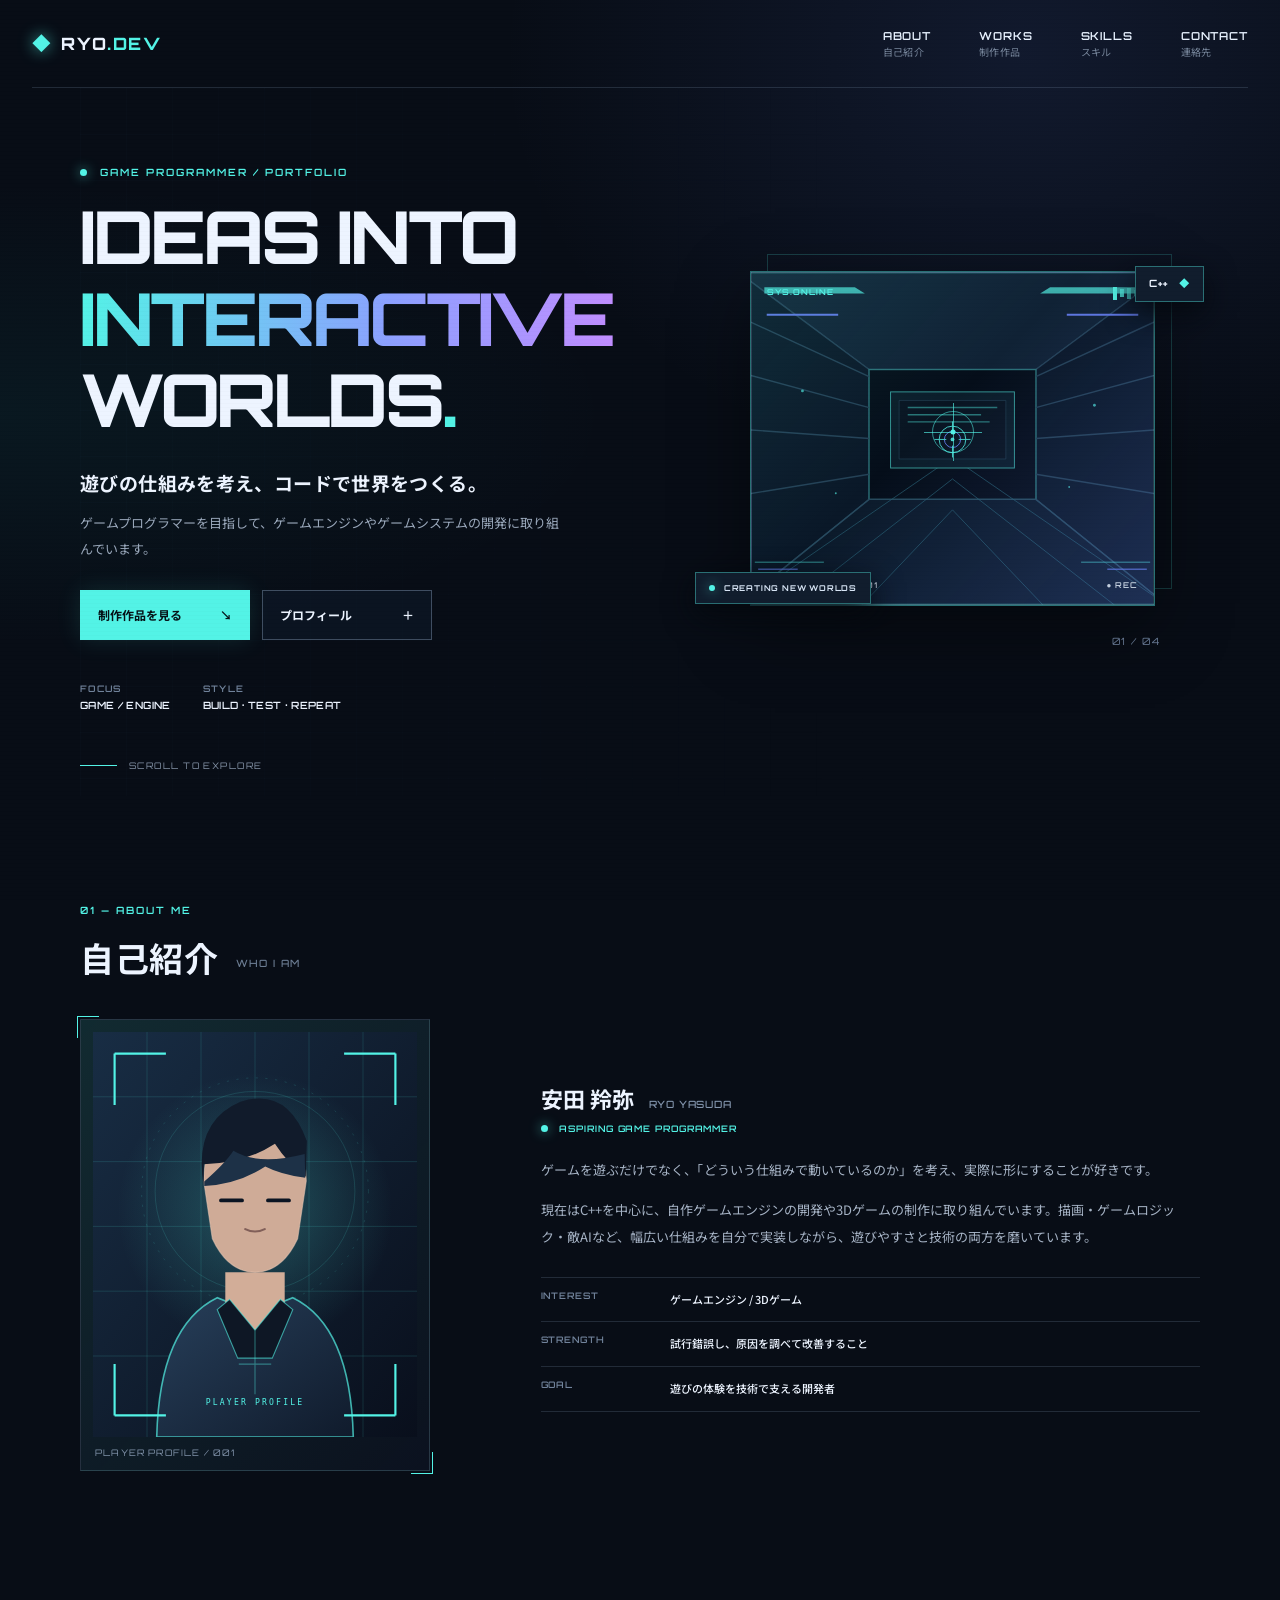
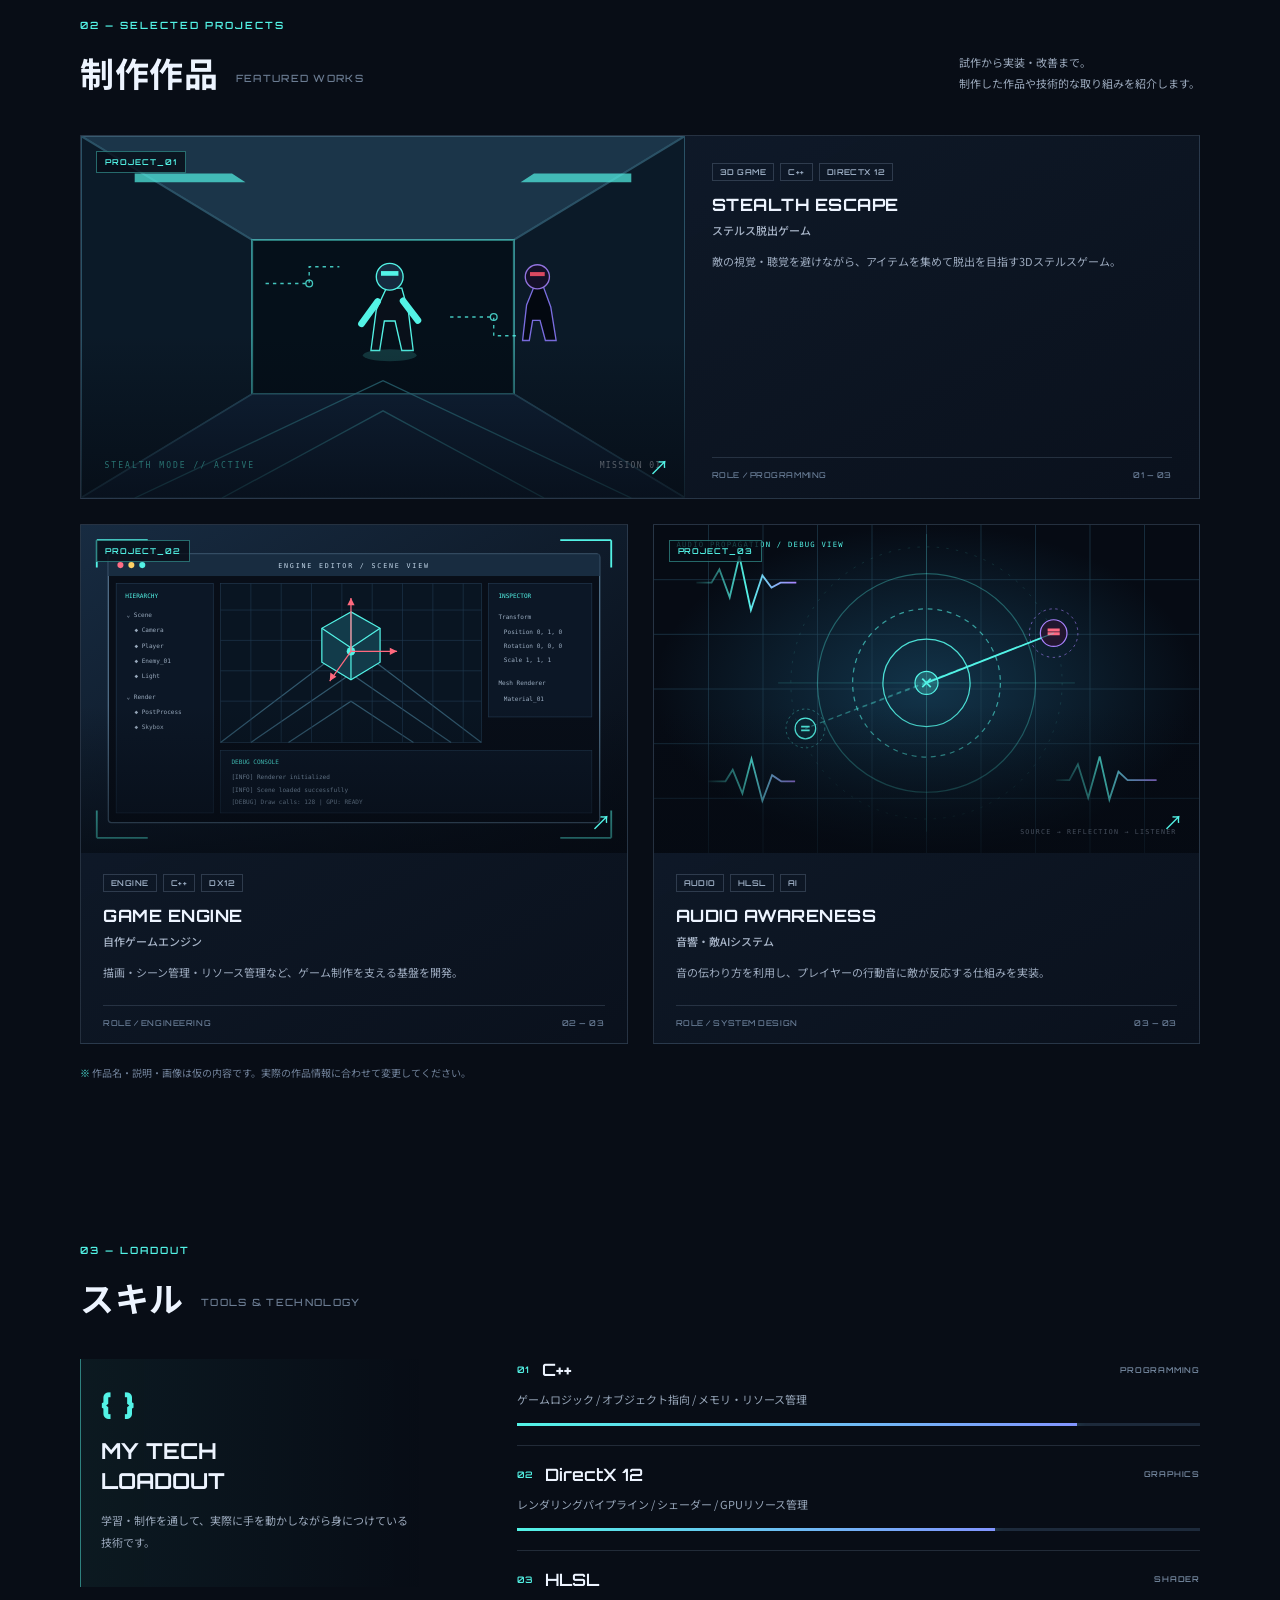
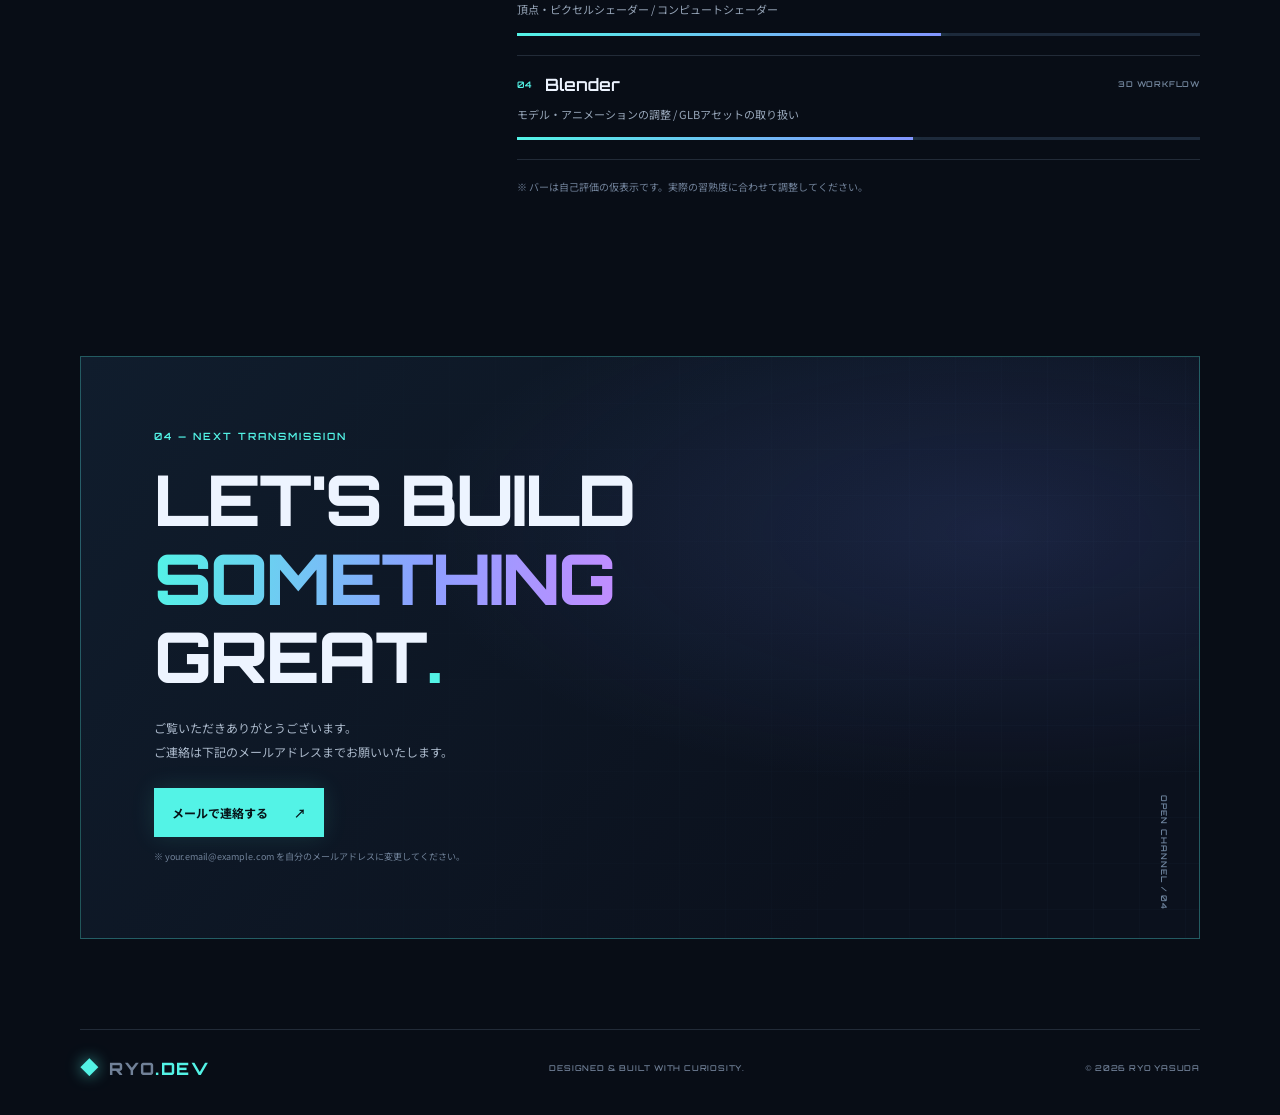
==== index.html @ 898c0e4b "Demo up" ====
<!doctype html>
<html lang="ja">
<head>
  <meta charset="utf-8">
  <meta name="viewport" content="width=device-width, initial-scale=1">
  <meta name="theme-color" content="#080d16">
  <meta name="description" content="ゲームプログラマーのポートフォリオサイト。制作作品、スキル、プロフィールを紹介します。">
  <title>PORTFOLIO // GAME DEVELOPER</title>
  <link rel="preconnect" href="https://fonts.googleapis.com">
  <link rel="preconnect" href="https://fonts.gstatic.com" crossorigin>
  <link href="https://fonts.googleapis.com/css2?family=Orbitron:wght@500;600;700;800&family=Noto+Sans+JP:wght@400;500;600;700&display=swap" rel="stylesheet">
  <link rel="stylesheet" href="style.css">
  <script src="script.js" defer></script>
</head>
<body>
  <div class="scanlines" aria-hidden="true"></div>
  <header class="site-header">
    <a class="logo" href="#top" aria-label="ページ上部へ">
      <span class="logo-mark">◆</span><span>RYO<span class="accent">.DEV</span></span>
    </a>
    <button class="menu-toggle" type="button" aria-label="メニューを開く" aria-expanded="false" aria-controls="site-nav">
      <span></span><span></span><span></span>
    </button>
    <nav class="site-nav" id="site-nav" aria-label="メインナビゲーション">
      <a href="#about">ABOUT <span>自己紹介</span></a>
      <a href="#works">WORKS <span>制作作品</span></a>
      <a href="#skills">SKILLS <span>スキル</span></a>
      <a href="#contact">CONTACT <span>連絡先</span></a>
    </nav>
  </header>

  <main id="top">
    <section class="hero section-shell" aria-labelledby="hero-title">
      <div class="hero-grid" aria-hidden="true"></div>
      <div class="hero-copy">
        <p class="eyebrow"><span class="status-dot"></span> GAME PROGRAMMER / PORTFOLIO</p>
        <h1 id="hero-title">IDEAS INTO<br><span class="gradient-text">INTERACTIVE</span><br>WORLDS<span class="title-period">.</span></h1>
        <p class="hero-lead">遊びの仕組みを考え、コードで世界をつくる。</p>
        <p class="hero-description">ゲームプログラマーを目指して、ゲームエンジンやゲームシステムの開発に取り組んでいます。</p>
        <div class="hero-actions">
          <a class="button button-primary" href="#works">制作作品を見る <span aria-hidden="true">↘</span></a>
          <a class="button button-ghost" href="#about">プロフィール <span aria-hidden="true">＋</span></a>
        </div>
        <div class="hero-meta">
          <div><span class="meta-label">FOCUS</span><strong>GAME / ENGINE</strong></div>
          <div><span class="meta-label">STYLE</span><strong>BUILD · TEST · REPEAT</strong></div>
        </div>
      </div>
      <div class="hero-visual" aria-label="ゲーム開発をイメージしたビジュアル">
        <div class="visual-frame frame-back"></div>
        <div class="visual-frame frame-front">
          <img src="images/hero-scene.svg" alt="暗いSF通路をイメージしたサンプルビジュアル">
          <div class="hud hud-top"><span>SYS.ONLINE</span><span class="hud-bars"><i></i><i></i><i></i><i></i></span></div>
          <div class="hud hud-bottom"><span>WORLD_BUILD_001</span><span>● REC</span></div>
          <div class="crosshair" aria-hidden="true"><i></i><b></b></div>
        </div>
        <div class="floating-tag tag-top">C++ <span>◆</span></div>
        <div class="floating-tag tag-bottom"><span class="status-dot"></span> CREATING NEW WORLDS</div>
        <span class="visual-index">01 / 04</span>
      </div>
      <a class="scroll-cue" href="#about"><span class="scroll-line"></span> SCROLL TO EXPLORE</a>
    </section>

    <section class="section section-shell" id="about" aria-labelledby="about-title">
      <div class="section-heading">
        <p class="section-kicker">01 — ABOUT ME</p>
        <h2 id="about-title">自己紹介<span class="heading-en">WHO I AM</span></h2>
      </div>
      <div class="about-layout">
        <div class="about-image-wrap">
          <img src="images/profile.svg" alt="プロフィール用のサンプル画像">
          <div class="image-corner corner-tl"></div><div class="image-corner corner-br"></div>
          <span class="image-caption">PLAYER PROFILE / 001</span>
        </div>
        <div class="about-content">
          <p class="about-name">安田 羚弥 <span>RYO YASUDA</span></p>
          <p class="about-role"><span class="status-dot"></span> ASPIRING GAME PROGRAMMER</p>
          <p>ゲームを遊ぶだけでなく、「どういう仕組みで動いているのか」を考え、実際に形にすることが好きです。</p>
          <p>現在はC++を中心に、自作ゲームエンジンの開発や3Dゲームの制作に取り組んでいます。描画・ゲームロジック・敵AIなど、幅広い仕組みを自分で実装しながら、遊びやすさと技術の両方を磨いています。</p>
          <div class="about-facts">
            <div><span>INTEREST</span><strong>ゲームエンジン / 3Dゲーム</strong></div>
            <div><span>STRENGTH</span><strong>試行錯誤し、原因を調べて改善すること</strong></div>
            <div><span>GOAL</span><strong>遊びの体験を技術で支える開発者</strong></div>
          </div>
        </div>
      </div>
    </section>

    <section class="section section-shell works-section" id="works" aria-labelledby="works-title">
      <div class="section-heading heading-row">
        <div><p class="section-kicker">02 — SELECTED PROJECTS</p><h2 id="works-title">制作作品<span class="heading-en">FEATURED WORKS</span></h2></div>
        <p class="heading-note">試作から実装・改善まで。<br>制作した作品や技術的な取り組みを紹介します。</p>
      </div>
      <div class="works-grid">
        <article class="work-card work-card-featured">
          <a class="work-image" href="#contact" aria-label="ステルスアクションゲームについて問い合わせる"><img src="images/project-stealth.svg" alt="ステルスアクションゲームのサンプル画像"><span class="work-number">PROJECT_01</span><span class="work-open" aria-hidden="true">↗</span></a>
          <div class="work-info"><div class="work-tags"><span>3D GAME</span><span>C++</span><span>DIRECTX 12</span></div><h3>STEALTH ESCAPE <span>ステルス脱出ゲーム</span></h3><p>敵の視覚・聴覚を避けながら、アイテムを集めて脱出を目指す3Dステルスゲーム。</p><div class="work-footer"><span>ROLE / PROGRAMMING</span><span>01 — 03</span></div></div>
        </article>
        <article class="work-card">
          <a class="work-image" href="#contact" aria-label="自作ゲームエンジンについて問い合わせる"><img src="images/project-engine.svg" alt="ゲームエンジンのサンプル画像"><span class="work-number">PROJECT_02</span><span class="work-open" aria-hidden="true">↗</span></a>
          <div class="work-info"><div class="work-tags"><span>ENGINE</span><span>C++</span><span>DX12</span></div><h3>GAME ENGINE <span>自作ゲームエンジン</span></h3><p>描画・シーン管理・リソース管理など、ゲーム制作を支える基盤を開発。</p><div class="work-footer"><span>ROLE / ENGINEERING</span><span>02 — 03</span></div></div>
        </article>
        <article class="work-card">
          <a class="work-image" href="#contact" aria-label="オーディオシステムについて問い合わせる"><img src="images/project-audio.svg" alt="オーディオシステムのサンプル画像"><span class="work-number">PROJECT_03</span><span class="work-open" aria-hidden="true">↗</span></a>
          <div class="work-info"><div class="work-tags"><span>AUDIO</span><span>HLSL</span><span>AI</span></div><h3>AUDIO AWARENESS <span>音響・敵AIシステム</span></h3><p>音の伝わり方を利用し、プレイヤーの行動音に敵が反応する仕組みを実装。</p><div class="work-footer"><span>ROLE / SYSTEM DESIGN</span><span>03 — 03</span></div></div>
        </article>
      </div>
      <p class="section-footnote"><span>※</span> 作品名・説明・画像は仮の内容です。実際の作品情報に合わせて変更してください。</p>
    </section>

    <section class="section section-shell skills-section" id="skills" aria-labelledby="skills-title">
      <div class="section-heading">
        <p class="section-kicker">03 — LOADOUT</p>
        <h2 id="skills-title">スキル<span class="heading-en">TOOLS & TECHNOLOGY</span></h2>
      </div>
      <div class="skills-layout">
        <div class="skills-intro"><span class="big-bracket">{ }</span><h3>MY TECH<br>LOADOUT</h3><p>学習・制作を通して、実際に手を動かしながら身につけている技術です。</p></div>
        <div class="skill-list">
          <div class="skill-item"><div class="skill-top"><div><span class="skill-code">01</span><h3>C++</h3></div><span class="skill-type">PROGRAMMING</span></div><p>ゲームロジック / オブジェクト指向 / メモリ・リソース管理</p><div class="skill-meter"><span style="--level: 82%"></span></div></div>
          <div class="skill-item"><div class="skill-top"><div><span class="skill-code">02</span><h3>DirectX 12</h3></div><span class="skill-type">GRAPHICS</span></div><p>レンダリングパイプライン / シェーダー / GPUリソース管理</p><div class="skill-meter"><span style="--level: 70%"></span></div></div>
          <div class="skill-item"><div class="skill-top"><div><span class="skill-code">03</span><h3>HLSL</h3></div><span class="skill-type">SHADER</span></div><p>頂点・ピクセルシェーダー / コンピュートシェーダー</p><div class="skill-meter"><span style="--level: 62%"></span></div></div>
          <div class="skill-item"><div class="skill-top"><div><span class="skill-code">04</span><h3>Blender</h3></div><span class="skill-type">3D WORKFLOW</span></div><p>モデル・アニメーションの調整 / GLBアセットの取り扱い</p><div class="skill-meter"><span style="--level: 58%"></span></div></div>
          <p class="skill-disclaimer">※ バーは自己評価の仮表示です。実際の習熟度に合わせて調整してください。</p>
        </div>
      </div>
    </section>

    <section class="contact-section section-shell" id="contact" aria-labelledby="contact-title">
      <div class="contact-panel">
        <div class="contact-grid" aria-hidden="true"></div>
        <p class="section-kicker">04 — NEXT TRANSMISSION</p>
        <h2 id="contact-title">LET'S BUILD<br><span class="gradient-text">SOMETHING</span><br>GREAT<span class="title-period">.</span></h2>
        <p>ご覧いただきありがとうございます。<br>ご連絡は下記のメールアドレスまでお願いいたします。</p>
        <a class="button button-primary contact-button" href="mailto:your.email@example.com">メールで連絡する <span aria-hidden="true">↗</span></a>
        <p class="contact-placeholder">※ your.email@example.com を自分のメールアドレスに変更してください。</p>
        <div class="contact-side-label">OPEN CHANNEL / 04</div>
      </div>
    </section>
  </main>

  <footer class="site-footer section-shell"><a class="logo" href="#top"><span class="logo-mark">◆</span><span>RYO<span class="accent">.DEV</span></span></a><p>DESIGNED & BUILT WITH CURIOSITY.</p><span>© <span id="current-year">2026</span> RYO YASUDA</span></footer>
  <button class="back-to-top" type="button" aria-label="ページ上部へ戻る">↑</button>
</body>
</html>
---- style.css ----
:root {
  --bg: #080d16;
  --panel: #0d1522;
  --panel-light: #111e2e;
  --text: #edf4ff;
  --muted: #9aa8bb;
  --line: rgba(153, 181, 211, .18);
  --cyan: #53f3e6;
  --blue: #6c87ff;
  --purple: #aa83ff;
  --font-display: 'Orbitron', sans-serif;
  --font-body: 'Noto Sans JP', sans-serif;
}

* { box-sizing: border-box; }
html { scroll-behavior: smooth; scroll-padding-top: 90px; }
body { margin: 0; background: var(--bg); color: var(--text); font-family: var(--font-body); line-height: 1.8; overflow-x: hidden; }
body::before { content: ''; position: fixed; inset: 0; z-index: -2; pointer-events: none; background: radial-gradient(ellipse at 80% 6%, rgba(75, 102, 190, .14), transparent 36%), radial-gradient(ellipse at 0% 46%, rgba(31, 205, 201, .06), transparent 34%), #080d16; }
a { color: inherit; text-decoration: none; }
button { font: inherit; }
::selection { color: #071019; background: var(--cyan); }
.scanlines { position: fixed; inset: 0; z-index: 5; pointer-events: none; opacity: .12; background: repeating-linear-gradient(to bottom, transparent 0 3px, rgba(0, 0, 0, .22) 4px); }
.site-header { width: min(1240px, calc(100% - 64px)); height: 88px; display: flex; align-items: center; justify-content: space-between; margin: 0 auto; border-bottom: 1px solid var(--line); position: relative; z-index: 10; }
.logo { display: inline-flex; align-items: center; gap: 10px; font: 800 17px var(--font-display); letter-spacing: .08em; white-space: nowrap; }
.logo-mark { color: var(--cyan); font-size: 18px; text-shadow: 0 0 15px rgba(83, 243, 230, .65); }
.accent { color: var(--cyan); }
.site-nav { display: flex; align-items: center; gap: clamp(20px, 4vw, 48px); }
.site-nav a { font: 600 11px var(--font-display); letter-spacing: .08em; color: #e8f2ff; transition: color .2s ease; }
.site-nav a span { display: block; color: #77869b; font: 400 10px var(--font-body); letter-spacing: .03em; margin-top: 1px; }
.site-nav a:hover, .site-nav a:focus-visible { color: var(--cyan); }
.menu-toggle { display: none; }
.section-shell { width: min(1120px, calc(100% - 64px)); margin-inline: auto; }
.hero { min-height: 650px; padding-top: 78px; padding-bottom: 85px; display: grid; grid-template-columns: 1.08fr .92fr; align-items: center; gap: 44px; position: relative; }
.hero-grid, .contact-grid { position: absolute; inset: 0; pointer-events: none; opacity: .3; background-image: linear-gradient(rgba(87, 126, 166, .09) 1px, transparent 1px), linear-gradient(90deg, rgba(87, 126, 166, .09) 1px, transparent 1px); background-size: 46px 46px; mask-image: linear-gradient(90deg, black, transparent 78%); }
.hero-copy { position: relative; z-index: 1; }
.eyebrow, .section-kicker { margin: 0 0 18px; font: 600 10px var(--font-display); color: var(--cyan); letter-spacing: .2em; }
.status-dot { width: 7px; height: 7px; display: inline-block; border-radius: 50%; background: var(--cyan); box-shadow: 0 0 12px rgba(83, 243, 230, .7); margin-right: 8px; }
h1, h2, h3, p { margin-top: 0; }
h1 { margin-bottom: 25px; font: 800 clamp(42px, 5.7vw, 75px)/1.12 var(--font-display); letter-spacing: -.045em; }
.gradient-text { color: var(--cyan); background: linear-gradient(95deg, var(--cyan), #8ca0ff 58%, #c18dff); background-clip: text; -webkit-background-clip: text; -webkit-text-fill-color: transparent; }
.title-period { color: var(--cyan); }
.hero-lead { margin-bottom: 10px; font-size: clamp(15px, 1.65vw, 19px); font-weight: 700; letter-spacing: .02em; }
.hero-description { max-width: 490px; color: var(--muted); font-size: 13px; line-height: 2; }
.hero-actions { display: flex; flex-wrap: wrap; gap: 12px; margin-top: 28px; }
.button { display: inline-flex; gap: 22px; align-items: center; justify-content: space-between; padding: 13px 17px; min-width: 170px; border: 1px solid transparent; font-size: 12px; font-weight: 700; transition: transform .2s ease, box-shadow .2s ease, background .2s ease; }
.button:hover { transform: translateY(-3px); }
.button-primary { color: #061318; background: var(--cyan); box-shadow: 0 0 25px rgba(83, 243, 230, .12); }
.button-primary:hover { box-shadow: 0 0 28px rgba(83, 243, 230, .32); }
.button-ghost { border-color: rgba(162, 187, 215, .35); color: var(--text); background: rgba(14, 25, 40, .65); }
.hero-meta { display: flex; flex-wrap: wrap; gap: 32px; margin-top: 43px; }
.hero-meta div { display: flex; flex-direction: column; gap: 5px; }
.meta-label { font: 600 9px var(--font-display); letter-spacing: .15em; color: #72849c; }
.hero-meta strong { font: 600 10px var(--font-display); letter-spacing: .035em; }
.hero-visual { min-height: 395px; position: relative; display: grid; place-items: center; }
.visual-frame { position: absolute; width: 82%; height: 85%; border: 1px solid rgba(83, 243, 230, .4); }
.frame-back { transform: translate(17px, -17px); opacity: .5; }
.frame-front { overflow: hidden; background: #0b1a2a; box-shadow: 0 22px 70px rgba(0, 0, 0, .4); }
.frame-front::after { content: ''; position: absolute; inset: 0; pointer-events: none; background: linear-gradient(135deg, rgba(83, 243, 230, .09), transparent 45%, rgba(108, 135, 255, .2)); border: 1px solid rgba(215, 255, 255, .15); }
.frame-front img { display: block; width: 100%; height: 100%; min-height: 330px; object-fit: cover; opacity: .85; }
.hud { position: absolute; z-index: 1; left: 16px; right: 16px; display: flex; justify-content: space-between; font: 600 8px var(--font-display); letter-spacing: .13em; color: var(--cyan); }
.hud-top { top: 15px; }.hud-bottom { bottom: 15px; color: #c4d0df; }
.hud-bars { display: flex; gap: 3px; align-items: center; }.hud-bars i { display: block; width: 4px; height: 13px; background: var(--cyan); }.hud-bars i:nth-child(2) { height: 8px; opacity: .8; }.hud-bars i:nth-child(3) { height: 11px; opacity: .65; }.hud-bars i:nth-child(4) { height: 6px; opacity: .45; }
.crosshair { position: absolute; z-index: 1; width: 42px; height: 42px; border: 1px solid rgba(83, 243, 230, .55); border-radius: 50%; left: 50%; top: 48%; transform: translate(-50%, -50%); }
.crosshair::before, .crosshair::after { content: ''; position: absolute; background: rgba(83, 243, 230, .65); }.crosshair::before { width: 1px; height: 58px; left: 50%; top: -9px; }.crosshair::after { height: 1px; width: 58px; top: 50%; left: -9px; }
.crosshair i { position: absolute; width: 5px; height: 5px; left: 50%; top: 50%; transform: translate(-50%, -50%); background: var(--cyan); border-radius: 50%; }
.floating-tag { position: absolute; z-index: 2; font: 700 10px var(--font-display); letter-spacing: .1em; background: #111d2d; border: 1px solid rgba(83, 243, 230, .38); padding: 10px 13px; box-shadow: 0 10px 30px #05090f; }
.tag-top { top: 25px; right: -4px; }.tag-top span { color: var(--cyan); margin-left: 7px; }.tag-bottom { bottom: 32px; left: -10px; font-size: 8px; color: #d8e5f5; }.tag-bottom .status-dot { width: 6px; height: 6px; margin-right: 6px; }
.visual-index { position: absolute; bottom: -11px; right: 8%; color: #677993; font: 10px var(--font-display); letter-spacing: .15em; }
.scroll-cue { position: absolute; left: 0; bottom: 25px; display: inline-flex; align-items: center; gap: 12px; color: #8796aa; font: 9px var(--font-display); letter-spacing: .16em; }
.scroll-line { height: 1px; width: 37px; background: var(--cyan); }
.section { padding-top: 108px; padding-bottom: 32px; }
.section-heading { margin-bottom: 38px; }
.section-heading h2 { margin: 0; font-size: clamp(26px, 3vw, 34px); line-height: 1.4; letter-spacing: .02em; }
.heading-en { display: inline-block; margin-left: 17px; color: #6b7c92; font: 500 10px var(--font-display); letter-spacing: .13em; vertical-align: middle; }
.about-layout { display: grid; grid-template-columns: .72fr 1.28fr; align-items: center; gap: clamp(35px, 7vw, 90px); }
.about-image-wrap { position: relative; max-width: 350px; padding: 12px; background: linear-gradient(135deg, rgba(83, 243, 230, .13), rgba(108, 135, 255, .04)); border: 1px solid var(--line); }
.about-image-wrap img { width: 100%; display: block; aspect-ratio: 4/5; object-fit: cover; background: var(--panel); }
.image-corner { position: absolute; width: 22px; height: 22px; border-color: var(--cyan); border-style: solid; }.corner-tl { top: -4px; left: -4px; border-width: 1px 0 0 1px; }.corner-br { bottom: -4px; right: -4px; border-width: 0 1px 1px 0; }
.image-caption { display: block; padding: 10px 2px 0; color: #8496ad; font: 9px var(--font-display); letter-spacing: .13em; }
.about-name { margin-bottom: 4px; font-size: 22px; font-weight: 700; }.about-name span { margin-left: 10px; color: #8294ac; font: 500 10px var(--font-display); letter-spacing: .08em; }
.about-role { margin-bottom: 22px; color: var(--cyan); font: 600 9px var(--font-display); letter-spacing: .1em; }
.about-content > p:not(.about-name):not(.about-role) { color: #a6b3c5; font-size: 13px; line-height: 2.1; }
.about-facts { margin-top: 26px; border-top: 1px solid var(--line); }.about-facts div { display: grid; grid-template-columns: 115px 1fr; gap: 14px; padding: 12px 0; border-bottom: 1px solid var(--line); }.about-facts span { color: #71839b; font: 600 9px var(--font-display); letter-spacing: .1em; }.about-facts strong { font-size: 11px; font-weight: 500; }
.works-section { padding-top: 116px; }.heading-row { display: flex; justify-content: space-between; align-items: end; gap: 24px; }.heading-note { margin-bottom: 3px; font-size: 11px; color: var(--muted); line-height: 1.9; }
.works-grid { display: grid; grid-template-columns: repeat(2, minmax(0, 1fr)); gap: 25px; }.work-card { background: linear-gradient(150deg, rgba(18, 31, 48, .94), rgba(10, 17, 29, .98)); border: 1px solid var(--line); transition: transform .25s ease, border-color .25s ease; min-width: 0; }.work-card:hover { transform: translateY(-5px); border-color: rgba(83, 243, 230, .5); }.work-card-featured { grid-column: span 2; display: grid; grid-template-columns: 1.08fr .92fr; }
.work-image { position: relative; display: block; min-height: 215px; overflow: hidden; background: #101c2c; }.work-card-featured .work-image { min-height: 300px; }.work-image img { display: block; width: 100%; height: 100%; min-height: inherit; object-fit: cover; transition: transform .5s ease, filter .3s ease; }.work-card:hover .work-image img { transform: scale(1.035); filter: saturate(1.15); }.work-image::after { content: ''; position: absolute; inset: 0; background: linear-gradient(0deg, rgba(5, 10, 18, .7), transparent 45%); pointer-events: none; }.work-number { position: absolute; z-index: 1; top: 15px; left: 15px; background: rgba(7, 13, 22, .76); border: 1px solid rgba(83, 243, 230, .4); padding: 5px 8px; color: var(--cyan); font: 600 8px var(--font-display); letter-spacing: .12em; }.work-open { position: absolute; z-index: 1; right: 16px; bottom: 13px; color: var(--cyan); font-size: 20px; }.work-info { padding: 21px 22px 15px; display: flex; flex-direction: column; min-width: 0; }.work-card-featured .work-info { padding: 27px 27px 18px; justify-content: center; }.work-tags { display: flex; flex-wrap: wrap; gap: 6px; margin-bottom: 13px; }.work-tags span { border: 1px solid rgba(144, 167, 194, .25); padding: 3px 7px; color: #9caec4; font: 600 8px var(--font-display); letter-spacing: .06em; }.work-info h3 { margin-bottom: 12px; font: 700 17px var(--font-display); letter-spacing: .03em; }.work-info h3 span { display: block; margin-top: 7px; color: #a7b4c7; font: 500 11px var(--font-body); letter-spacing: 0; }.work-info p { margin-bottom: 22px; color: #9caabe; font-size: 11px; line-height: 2; }.work-footer { display: flex; justify-content: space-between; gap: 10px; margin-top: auto; padding-top: 12px; border-top: 1px solid var(--line); color: #687c95; font: 500 8px var(--font-display); letter-spacing: .07em; }.section-footnote { margin-top: 20px; color: #71829a; font-size: 10px; }.section-footnote span { color: var(--cyan); }
.skills-section { padding-top: 120px; }.skills-layout { display: grid; grid-template-columns: .68fr 1.32fr; gap: clamp(35px, 7vw, 85px); }.skills-intro { align-self: start; min-height: 220px; position: relative; padding: 23px 20px; border-left: 1px solid rgba(83, 243, 230, .5); background: linear-gradient(90deg, rgba(83, 243, 230, .055), transparent); }.big-bracket { display: block; color: var(--cyan); font: 700 37px var(--font-display); }.skills-intro h3 { margin: 8px 0 13px; font: 700 22px/1.35 var(--font-display); }.skills-intro p { color: var(--muted); font-size: 11px; line-height: 2; }.skill-item { padding: 0 0 19px; margin-bottom: 18px; border-bottom: 1px solid var(--line); }.skill-top { display: flex; align-items: center; justify-content: space-between; gap: 10px; }.skill-top > div { display: flex; align-items: center; gap: 13px; }.skill-code { color: var(--cyan); font: 600 9px var(--font-display); }.skill-top h3 { margin: 0; font: 600 17px var(--font-display); }.skill-type { color: #71849b; font: 600 8px var(--font-display); letter-spacing: .1em; }.skill-item p { margin: 10px 0 13px; color: #97a6b9; font-size: 11px; }.skill-meter { height: 3px; background: #1d2a3b; overflow: hidden; }.skill-meter span { width: var(--level); height: 100%; display: block; background: linear-gradient(90deg, var(--cyan), #8295ff); box-shadow: 0 0 12px rgba(83, 243, 230, .45); transform-origin: left; animation: meter-in 1s ease both; }.skill-disclaimer { color: #71829a; font-size: 10px; }
.contact-section { padding-top: 118px; padding-bottom: 90px; }.contact-panel { position: relative; overflow: hidden; padding: clamp(34px, 6vw, 73px); border: 1px solid rgba(83, 243, 230, .3); background: radial-gradient(ellipse at 82% 30%, rgba(85, 107, 203, .2), transparent 45%), linear-gradient(130deg, #101d2d, #0b111d 75%); }.contact-grid { opacity: .4; mask-image: linear-gradient(90deg, transparent, black); }.contact-panel > *:not(.contact-grid) { position: relative; z-index: 1; }.contact-panel h2 { margin-bottom: 20px; font: 800 clamp(37px, 6vw, 70px)/1.12 var(--font-display); letter-spacing: -.03em; }.contact-panel > p:not(.section-kicker):not(.contact-placeholder) { color: #aab8ca; font-size: 12px; line-height: 2; }.contact-button { margin-top: 12px; }.contact-placeholder { margin: 12px 0 0; color: #71839a; font-size: 9px; }.contact-side-label { position: absolute !important; right: 30px; bottom: 28px; color: #6e849e; font: 600 8px var(--font-display); letter-spacing: .14em; writing-mode: vertical-rl; }
.site-footer { display: flex; flex-wrap: wrap; justify-content: space-between; align-items: center; gap: 18px; padding-top: 26px; padding-bottom: 35px; border-top: 1px solid var(--line); color: #718198; font: 500 8px var(--font-display); letter-spacing: .1em; }.site-footer p { margin: 0; }.site-footer > span { white-space: nowrap; }.back-to-top { position: fixed; z-index: 8; right: 22px; bottom: 22px; width: 42px; height: 42px; color: var(--cyan); background: rgba(9, 17, 29, .92); border: 1px solid rgba(83, 243, 230, .42); cursor: pointer; opacity: 0; pointer-events: none; transform: translateY(8px); transition: opacity .2s, transform .2s; }.back-to-top.is-visible { opacity: 1; pointer-events: auto; transform: translateY(0); }
@keyframes meter-in { from { transform: scaleX(0); } to { transform: scaleX(1); } }
@media (max-width: 900px) {
  .hero { gap: 25px; grid-template-columns: 1fr  .85fr; }.hero-visual { min-height: 345px; }.visual-frame { width: 90%; height: 80%; }.hero-meta { gap: 20px; }.hero-meta strong { font-size: 8px; }
  .about-layout { gap: 35px; }.work-card-featured .work-image { min-height: 270px; }.work-card-featured .work-info { padding: 20px; }
}
@media (max-width: 700px) {
  html { scroll-padding-top: 72px; }.site-header { width: calc(100% - 36px); height: 70px; }.section-shell { width: calc(100% - 36px); }
  .menu-toggle { width: 42px; height: 42px; padding: 11px 8px; display: flex; flex-direction: column; justify-content: center; gap: 5px; background: transparent; border: 1px solid var(--line); cursor: pointer; }.menu-toggle span { display: block; width: 100%; height: 1px; background: var(--cyan); transition: transform .2s, opacity .2s; }.menu-toggle[aria-expanded="true"] span:first-child { transform: translateY(6px) rotate(45deg); }.menu-toggle[aria-expanded="true"] span:nth-child(2) { opacity: 0; }.menu-toggle[aria-expanded="true"] span:last-child { transform: translateY(-6px) rotate(-45deg); }
  .site-nav { position: absolute; left: -18px; right: -18px; top: 69px; display: flex; flex-direction: column; align-items: stretch; gap: 0; padding: 8px 18px 16px; background: rgba(8, 13, 22, .98); border-bottom: 1px solid var(--line); opacity: 0; visibility: hidden; transform: translateY(-8px); transition: opacity .2s, transform .2s, visibility .2s; }.site-nav.is-open { opacity: 1; visibility: visible; transform: translateY(0); }.site-nav a { padding: 12px 4px; border-bottom: 1px solid rgba(153, 181, 211, .1); }.site-nav a span { display: inline; margin-left: 9px; }
  .hero { grid-template-columns: 1fr; padding-top: 61px; padding-bottom: 76px; gap: 28px; }.hero-grid { mask-image: linear-gradient(180deg, black, transparent); }.eyebrow { font-size: 9px; }h1 { font-size: clamp(41px, 12vw, 62px); }.hero-description { font-size: 12px; }.hero-visual { min-height: 300px; width: min(100%, 470px); justify-self: center; margin: 5px 0 10px; }.frame-front img { min-height: 270px; }.floating-tag.tag-top { right: 0; }.tag-bottom { left: 0; }.scroll-cue { bottom: 22px; }
  .section, .works-section, .skills-section { padding-top: 80px; }.section-heading { margin-bottom: 28px; }.heading-en { display: block; margin: 7px 0 0; }.about-layout { grid-template-columns: 1fr; gap: 27px; }.about-image-wrap { width: min(78%, 300px); justify-self: center; }.about-content > p:not(.about-name):not(.about-role) { font-size: 12px; }.about-name { font-size: 20px; }.about-facts div { grid-template-columns: 95px 1fr; }
  .heading-row { display: block; }.heading-note { margin-top: 14px; }.works-grid { grid-template-columns: 1fr; gap: 18px; }.work-card-featured { grid-column: auto; display: block; }.work-card-featured .work-image { min-height: 230px; }.work-image { min-height: 210px; }.work-card-featured .work-info { padding: 21px 20px 15px; }.work-info h3 { font-size: 15px; }
  .skills-layout { grid-template-columns: 1fr; gap: 30px; }.skills-intro { min-height: auto; }.skills-intro h3 br { display: none; }.skill-top h3 { font-size: 15px; }.skill-type { font-size: 7px; }
  .contact-section { padding-top: 80px; padding-bottom: 60px; }.contact-panel { padding: 30px 22px 40px; }.contact-panel h2 { font-size: clamp(35px, 10vw, 55px); }.contact-side-label { right: 12px; bottom: 13px; }.site-footer { justify-content: center; text-align: center; flex-direction: column; gap: 9px; padding-bottom: 25px; }.site-footer p { order: 3; }.back-to-top { right: 13px; bottom: 13px; }
}
@media (prefers-reduced-motion: reduce) { *, *::before, *::after { scroll-behavior: auto !important; animation-duration: .01ms !important; animation-iteration-count: 1 !important; transition-duration: .01ms !important; } }
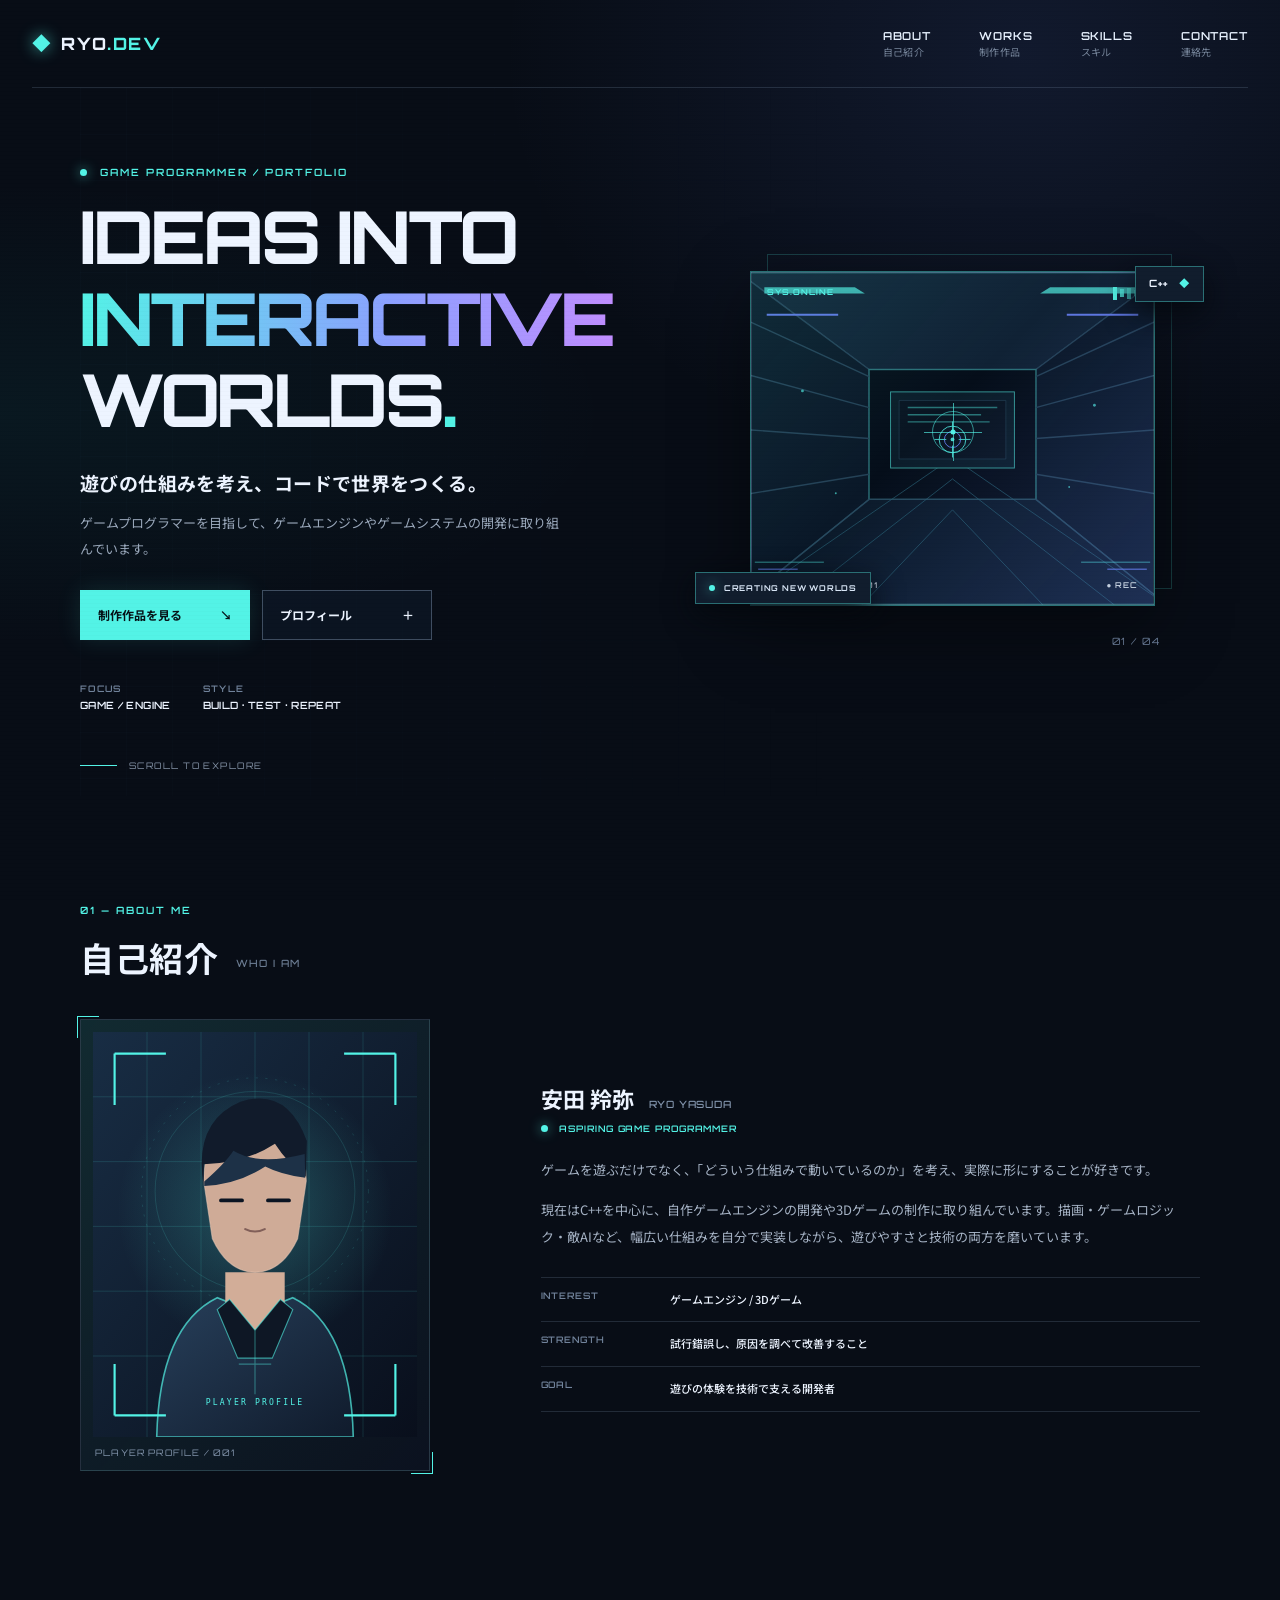
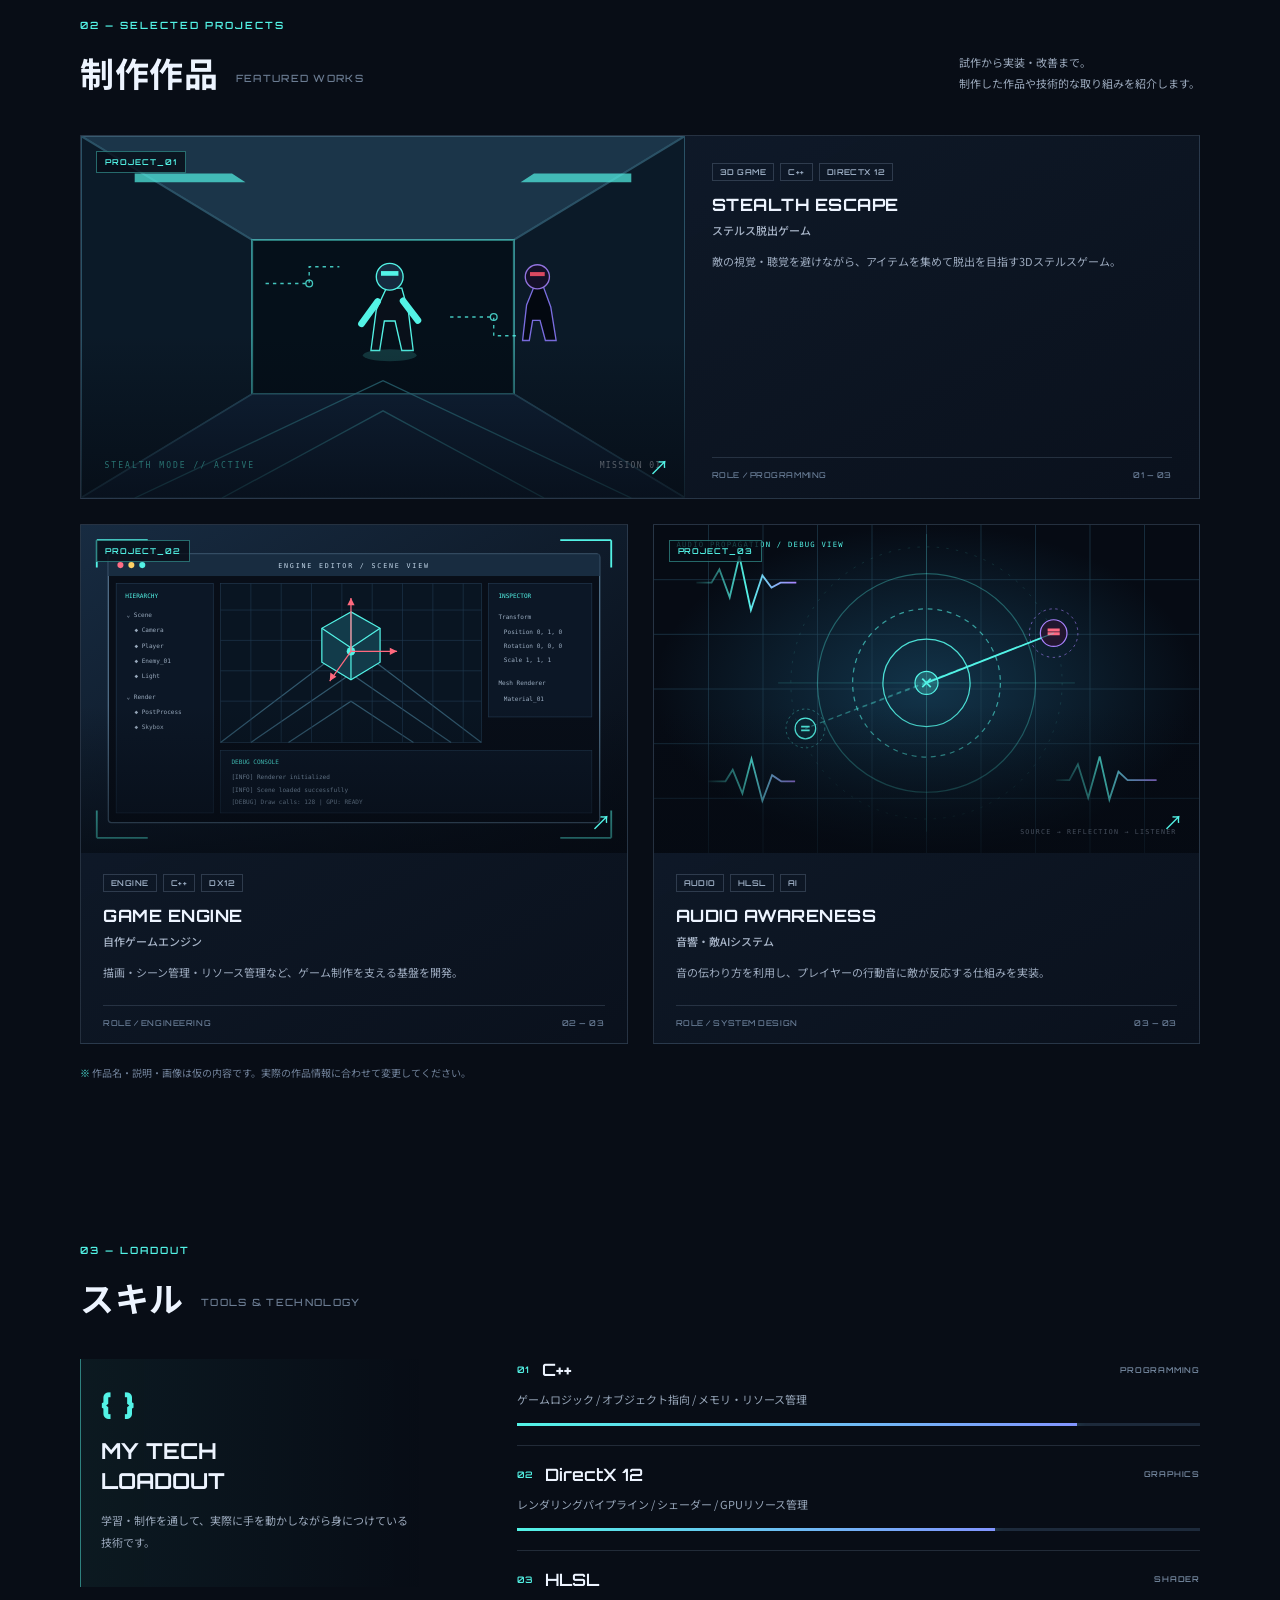
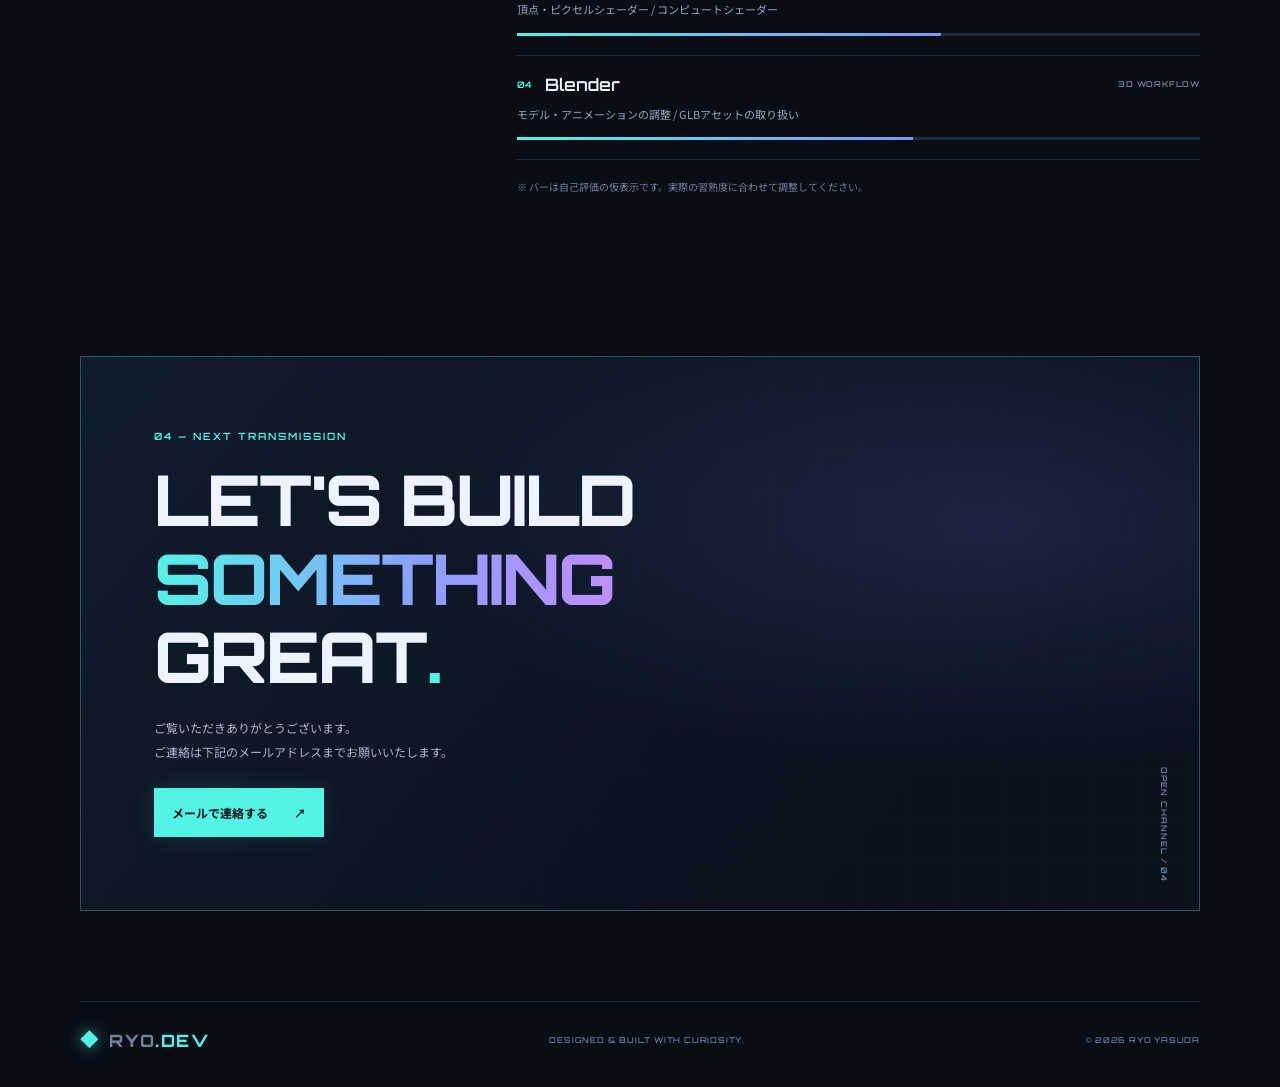
==== commit 46849264: "メール接続" ====
--- a/index.html
+++ b/index.html
@@ -131,8 +131,7 @@
         <p class="section-kicker">04 — NEXT TRANSMISSION</p>
         <h2 id="contact-title">LET'S BUILD<br><span class="gradient-text">SOMETHING</span><br>GREAT<span class="title-period">.</span></h2>
         <p>ご覧いただきありがとうございます。<br>ご連絡は下記のメールアドレスまでお願いいたします。</p>
-        <a class="button button-primary contact-button" href="mailto:your.email@example.com">メールで連絡する <span aria-hidden="true">↗</span></a>
-        <p class="contact-placeholder">※ your.email@example.com を自分のメールアドレスに変更してください。</p>
+        <a class="button button-primary contact-button" href="mailto:kd1370988@st.kobedenshi.ac.jp">メールで連絡する <span aria-hidden="true">↗</span></a>
         <div class="contact-side-label">OPEN CHANNEL / 04</div>
       </div>
     </section>
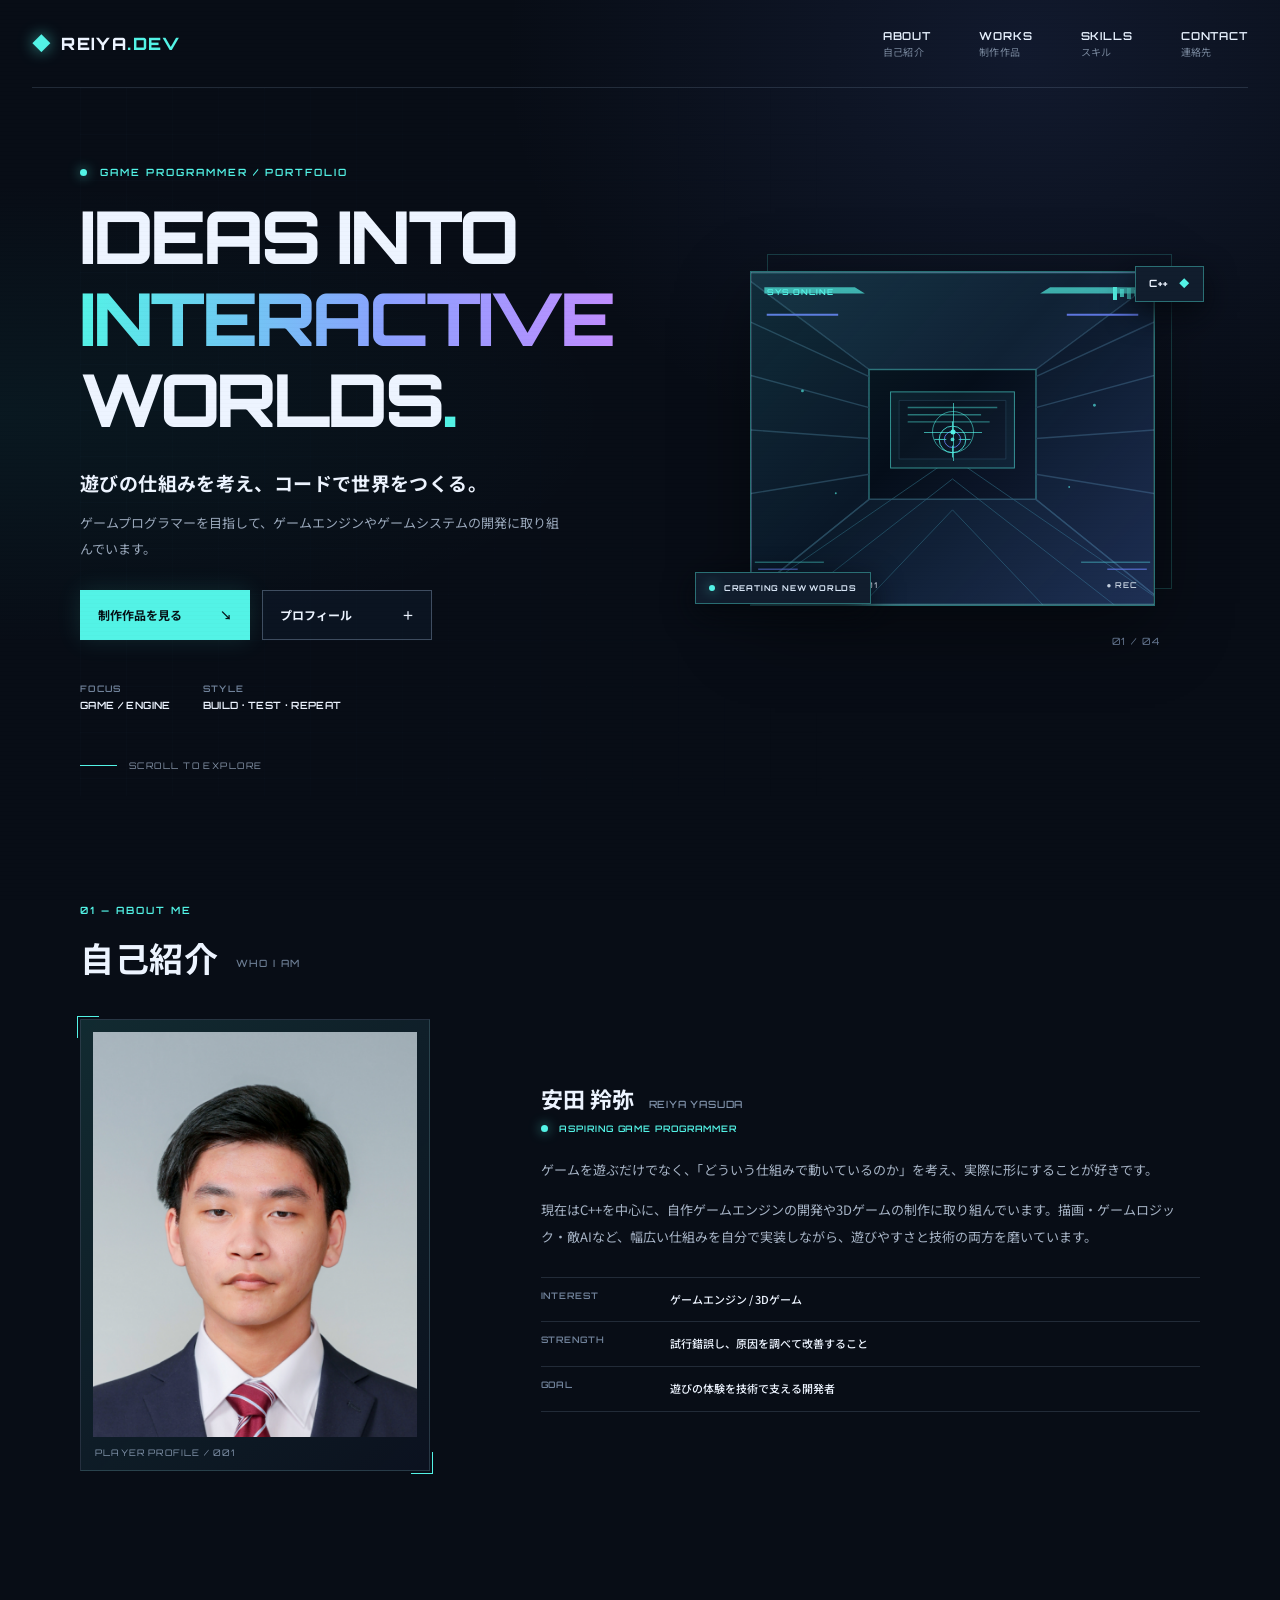
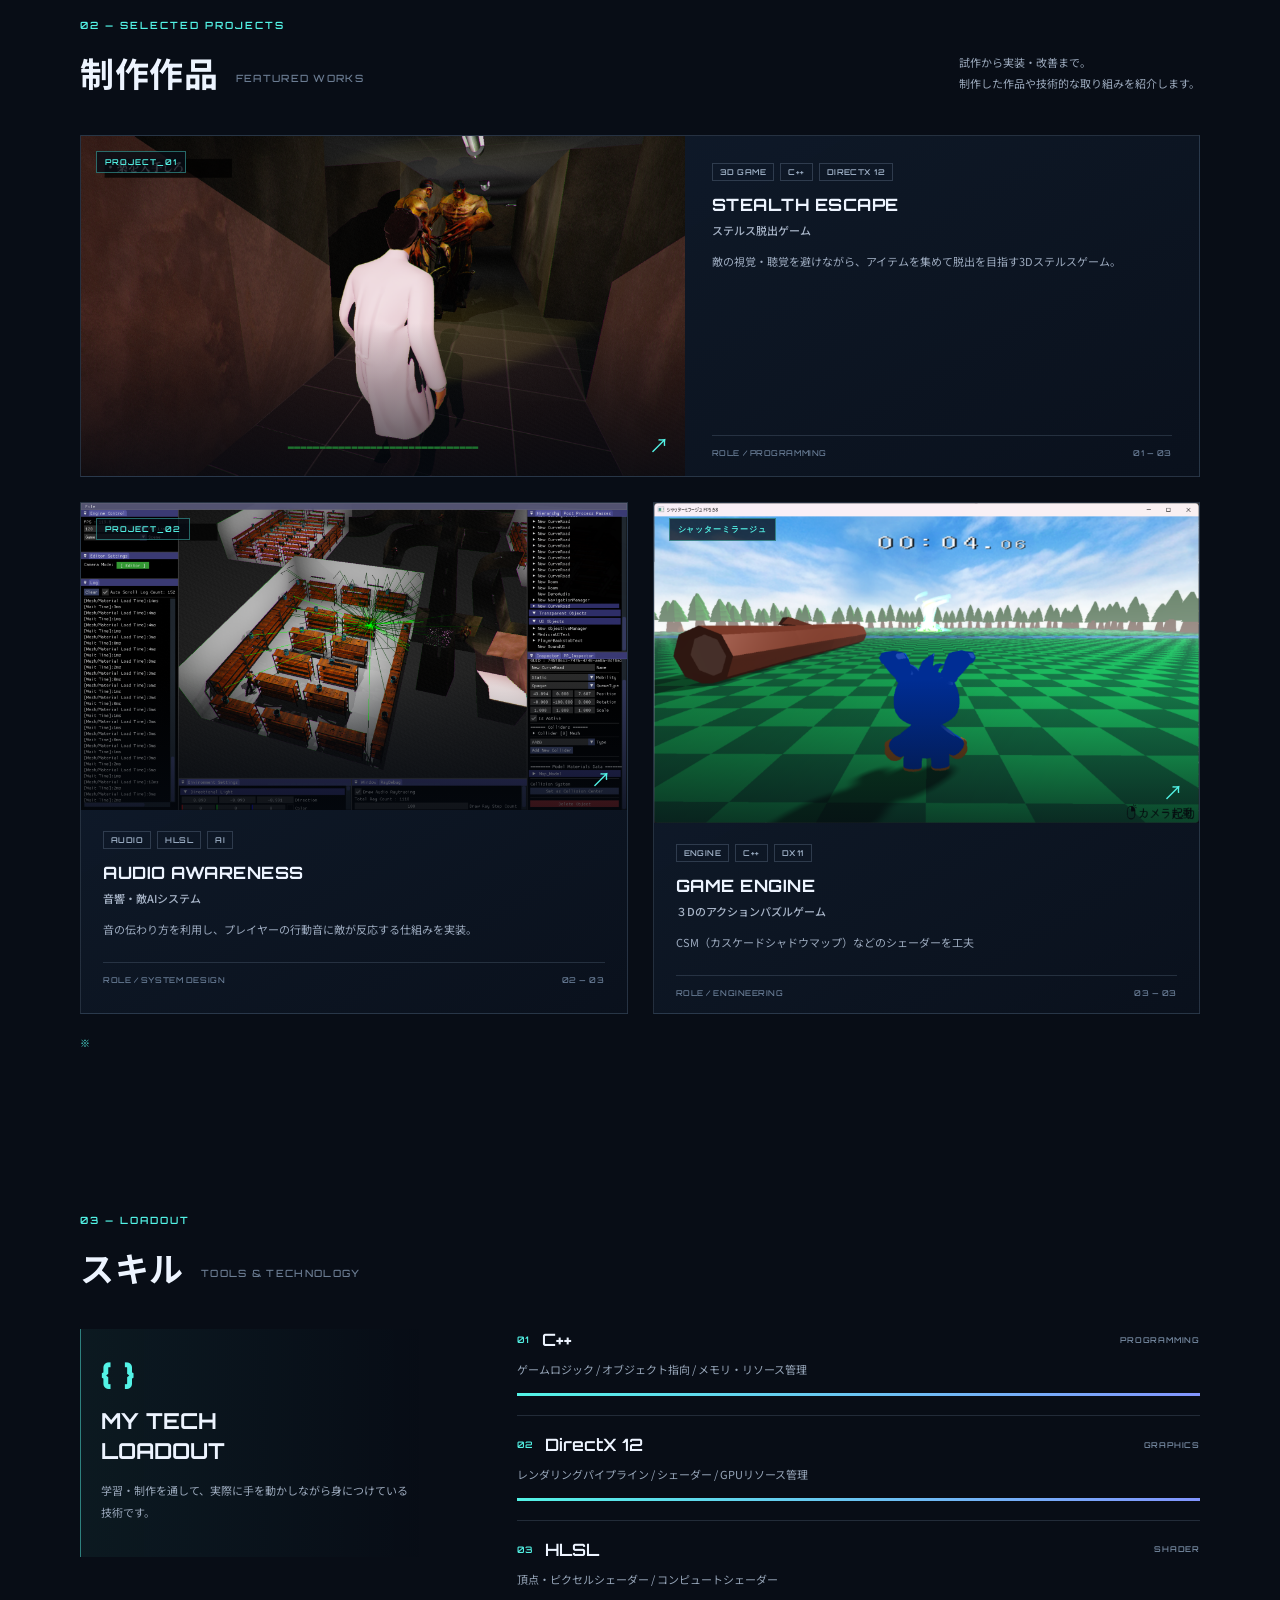
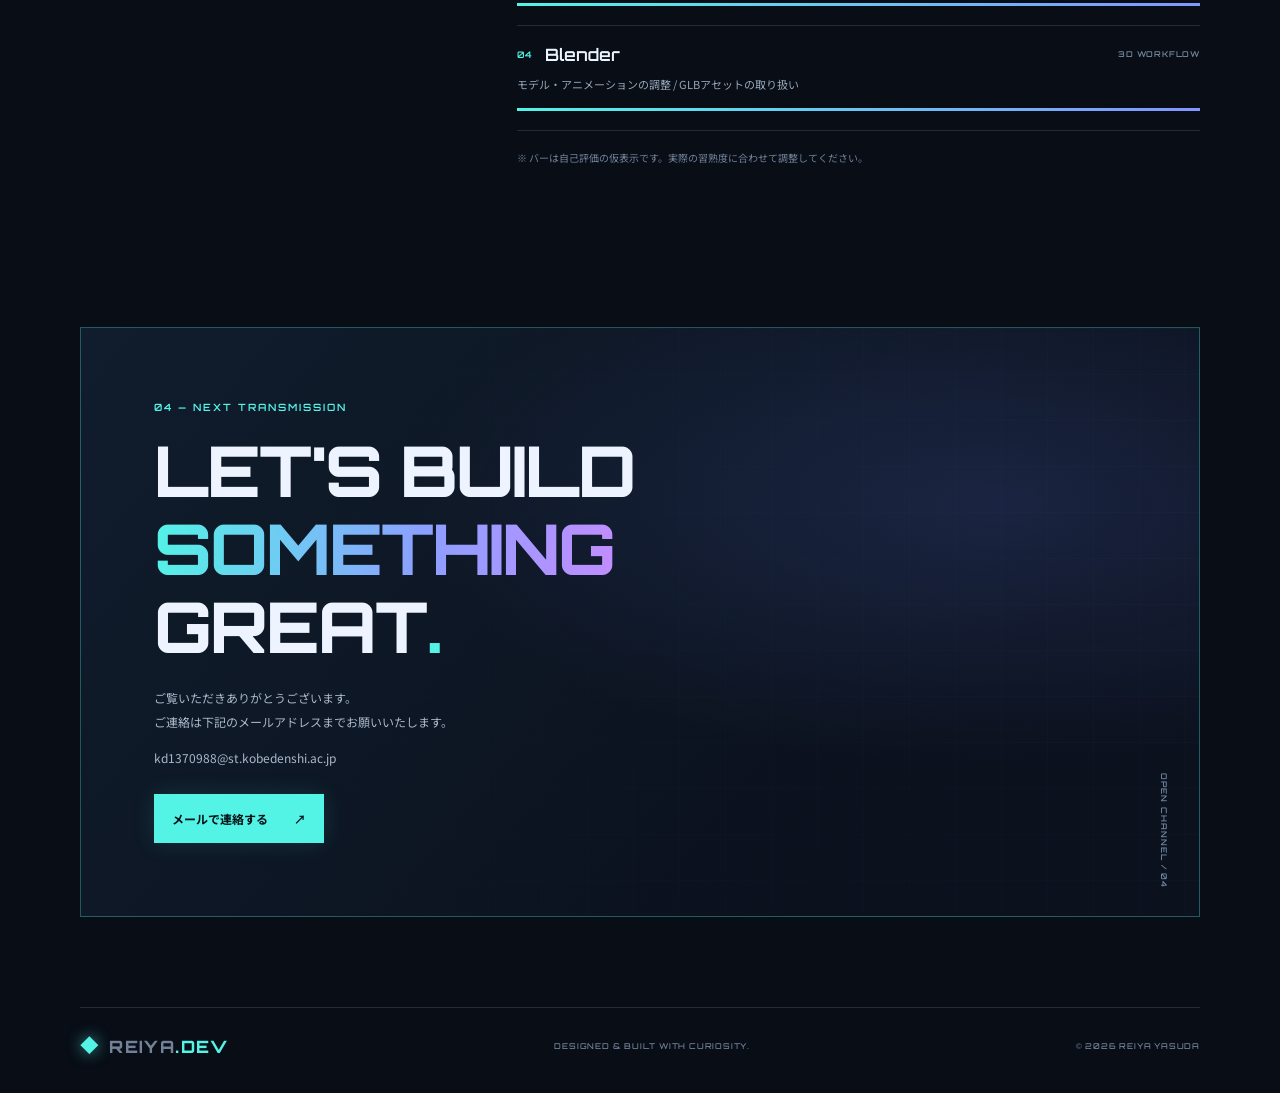
==== commit 76ec8932: "ポートフォリオ画像設定" ====
--- a/index.html
+++ b/index.html
@@ -16,7 +16,7 @@
   <div class="scanlines" aria-hidden="true"></div>
   <header class="site-header">
     <a class="logo" href="#top" aria-label="ページ上部へ">
-      <span class="logo-mark">◆</span><span>RYO<span class="accent">.DEV</span></span>
+      <span class="logo-mark">◆</span><span>REIYA<span class="accent">.DEV</span></span>
     </a>
     <button class="menu-toggle" type="button" aria-label="メニューを開く" aria-expanded="false" aria-controls="site-nav">
       <span></span><span></span><span></span>
@@ -68,12 +68,12 @@
       </div>
       <div class="about-layout">
         <div class="about-image-wrap">
-          <img src="images/profile.svg" alt="プロフィール用のサンプル画像">
+          <img src="images/G3-1-43安田様260722.jpg" alt="プロフィール用のサンプル画像">
           <div class="image-corner corner-tl"></div><div class="image-corner corner-br"></div>
           <span class="image-caption">PLAYER PROFILE / 001</span>
         </div>
         <div class="about-content">
-          <p class="about-name">安田 羚弥 <span>RYO YASUDA</span></p>
+          <p class="about-name">安田 羚弥 <span>REIYA YASUDA</span></p>
           <p class="about-role"><span class="status-dot"></span> ASPIRING GAME PROGRAMMER</p>
           <p>ゲームを遊ぶだけでなく、「どういう仕組みで動いているのか」を考え、実際に形にすることが好きです。</p>
           <p>現在はC++を中心に、自作ゲームエンジンの開発や3Dゲームの制作に取り組んでいます。描画・ゲームロジック・敵AIなど、幅広い仕組みを自分で実装しながら、遊びやすさと技術の両方を磨いています。</p>
@@ -93,19 +93,19 @@
       </div>
       <div class="works-grid">
         <article class="work-card work-card-featured">
-          <a class="work-image" href="#contact" aria-label="ステルスアクションゲームについて問い合わせる"><img src="images/project-stealth.svg" alt="ステルスアクションゲームのサンプル画像"><span class="work-number">PROJECT_01</span><span class="work-open" aria-hidden="true">↗</span></a>
+          <a class="work-image" href="#contact" aria-label="ステルスアクションゲームについて問い合わせる"><img src="images/SilentEscape.png" alt="ステルスアクションゲームのサンプル画像"><span class="work-number">PROJECT_01</span><span class="work-open" aria-hidden="true">↗</span></a>
           <div class="work-info"><div class="work-tags"><span>3D GAME</span><span>C++</span><span>DIRECTX 12</span></div><h3>STEALTH ESCAPE <span>ステルス脱出ゲーム</span></h3><p>敵の視覚・聴覚を避けながら、アイテムを集めて脱出を目指す3Dステルスゲーム。</p><div class="work-footer"><span>ROLE / PROGRAMMING</span><span>01 — 03</span></div></div>
         </article>
         <article class="work-card">
-          <a class="work-image" href="#contact" aria-label="自作ゲームエンジンについて問い合わせる"><img src="images/project-engine.svg" alt="ゲームエンジンのサンプル画像"><span class="work-number">PROJECT_02</span><span class="work-open" aria-hidden="true">↗</span></a>
-          <div class="work-info"><div class="work-tags"><span>ENGINE</span><span>C++</span><span>DX12</span></div><h3>GAME ENGINE <span>自作ゲームエンジン</span></h3><p>描画・シーン管理・リソース管理など、ゲーム制作を支える基盤を開発。</p><div class="work-footer"><span>ROLE / ENGINEERING</span><span>02 — 03</span></div></div>
+          <a class="work-image" href="#contact" aria-label="オーディオシステムについて問い合わせる"><img src="images/SoundRay.png" alt="オーディオシステムのサンプル画像"><span class="work-number">PROJECT_02</span><span class="work-open" aria-hidden="true">↗</span></a>
+          <div class="work-info"><div class="work-tags"><span>AUDIO</span><span>HLSL</span><span>AI</span></div><h3>AUDIO AWARENESS <span>音響・敵AIシステム</span></h3><p>音の伝わり方を利用し、プレイヤーの行動音に敵が反応する仕組みを実装。</p><div class="work-footer"><span>ROLE / SYSTEM DESIGN</span><span>02 — 03</span></div></div>
         </article>
         <article class="work-card">
-          <a class="work-image" href="#contact" aria-label="オーディオシステムについて問い合わせる"><img src="images/project-audio.svg" alt="オーディオシステムのサンプル画像"><span class="work-number">PROJECT_03</span><span class="work-open" aria-hidden="true">↗</span></a>
-          <div class="work-info"><div class="work-tags"><span>AUDIO</span><span>HLSL</span><span>AI</span></div><h3>AUDIO AWARENESS <span>音響・敵AIシステム</span></h3><p>音の伝わり方を利用し、プレイヤーの行動音に敵が反応する仕組みを実装。</p><div class="work-footer"><span>ROLE / SYSTEM DESIGN</span><span>03 — 03</span></div></div>
+          <a class="work-image" href="#contact" aria-label="自作ゲームエンジンについて問い合わせる"><img src="images/ShutterMirage.png" alt="２年次の３Dパズルゲーム"><span class="work-number">シャッターミラージュ</span><span class="work-open" aria-hidden="true">↗</span></a>
+          <div class="work-info"><div class="work-tags"><span>ENGINE</span><span>C++</span><span>DX11</span></div><h3>GAME ENGINE <span>３Dのアクションパズルゲーム</span></h3><p>CSM（カスケードシャドウマップ）などのシェーダーを工夫</p><div class="work-footer"><span>ROLE / ENGINEERING</span><span>03 — 03</span></div></div>
         </article>
       </div>
-      <p class="section-footnote"><span>※</span> 作品名・説明・画像は仮の内容です。実際の作品情報に合わせて変更してください。</p>
+      <p class="section-footnote"><span>※</span> </p>
     </section>
 
     <section class="section section-shell skills-section" id="skills" aria-labelledby="skills-title">
@@ -116,10 +116,10 @@
       <div class="skills-layout">
         <div class="skills-intro"><span class="big-bracket">{ }</span><h3>MY TECH<br>LOADOUT</h3><p>学習・制作を通して、実際に手を動かしながら身につけている技術です。</p></div>
         <div class="skill-list">
-          <div class="skill-item"><div class="skill-top"><div><span class="skill-code">01</span><h3>C++</h3></div><span class="skill-type">PROGRAMMING</span></div><p>ゲームロジック / オブジェクト指向 / メモリ・リソース管理</p><div class="skill-meter"><span style="--level: 82%"></span></div></div>
-          <div class="skill-item"><div class="skill-top"><div><span class="skill-code">02</span><h3>DirectX 12</h3></div><span class="skill-type">GRAPHICS</span></div><p>レンダリングパイプライン / シェーダー / GPUリソース管理</p><div class="skill-meter"><span style="--level: 70%"></span></div></div>
-          <div class="skill-item"><div class="skill-top"><div><span class="skill-code">03</span><h3>HLSL</h3></div><span class="skill-type">SHADER</span></div><p>頂点・ピクセルシェーダー / コンピュートシェーダー</p><div class="skill-meter"><span style="--level: 62%"></span></div></div>
-          <div class="skill-item"><div class="skill-top"><div><span class="skill-code">04</span><h3>Blender</h3></div><span class="skill-type">3D WORKFLOW</span></div><p>モデル・アニメーションの調整 / GLBアセットの取り扱い</p><div class="skill-meter"><span style="--level: 58%"></span></div></div>
+          <div class="skill-item"><div class="skill-top"><div><span class="skill-code">01</span><h3>C++</h3></div><span class="skill-type">PROGRAMMING</span></div><p>ゲームロジック / オブジェクト指向 / メモリ・リソース管理</p><div class="skill-meter"><span style="--level: 100%"></span></div></div>
+          <div class="skill-item"><div class="skill-top"><div><span class="skill-code">02</span><h3>DirectX 12</h3></div><span class="skill-type">GRAPHICS</span></div><p>レンダリングパイプライン / シェーダー / GPUリソース管理</p><div class="skill-meter"><span style="--level: 100%"></span></div></div>
+          <div class="skill-item"><div class="skill-top"><div><span class="skill-code">03</span><h3>HLSL</h3></div><span class="skill-type">SHADER</span></div><p>頂点・ピクセルシェーダー / コンピュートシェーダー</p><div class="skill-meter"><span style="--level: 100%"></span></div></div>
+          <div class="skill-item"><div class="skill-top"><div><span class="skill-code">04</span><h3>Blender</h3></div><span class="skill-type">3D WORKFLOW</span></div><p>モデル・アニメーションの調整 / GLBアセットの取り扱い</p><div class="skill-meter"><span style="--level: 100%"></span></div></div>
           <p class="skill-disclaimer">※ バーは自己評価の仮表示です。実際の習熟度に合わせて調整してください。</p>
         </div>
       </div>
@@ -131,13 +131,14 @@
         <p class="section-kicker">04 — NEXT TRANSMISSION</p>
         <h2 id="contact-title">LET'S BUILD<br><span class="gradient-text">SOMETHING</span><br>GREAT<span class="title-period">.</span></h2>
         <p>ご覧いただきありがとうございます。<br>ご連絡は下記のメールアドレスまでお願いいたします。</p>
+        <p> kd1370988@st.kobedenshi.ac.jp </p>
         <a class="button button-primary contact-button" href="mailto:kd1370988@st.kobedenshi.ac.jp">メールで連絡する <span aria-hidden="true">↗</span></a>
         <div class="contact-side-label">OPEN CHANNEL / 04</div>
       </div>
     </section>
   </main>
 
-  <footer class="site-footer section-shell"><a class="logo" href="#top"><span class="logo-mark">◆</span><span>RYO<span class="accent">.DEV</span></span></a><p>DESIGNED & BUILT WITH CURIOSITY.</p><span>© <span id="current-year">2026</span> RYO YASUDA</span></footer>
+  <footer class="site-footer section-shell"><a class="logo" href="#top"><span class="logo-mark">◆</span><span>REIYA<span class="accent">.DEV</span></span></a><p>DESIGNED & BUILT WITH CURIOSITY.</p><span>© <span id="current-year">2026</span> REIYA YASUDA</span></footer>
   <button class="back-to-top" type="button" aria-label="ページ上部へ戻る">↑</button>
 </body>
 </html>
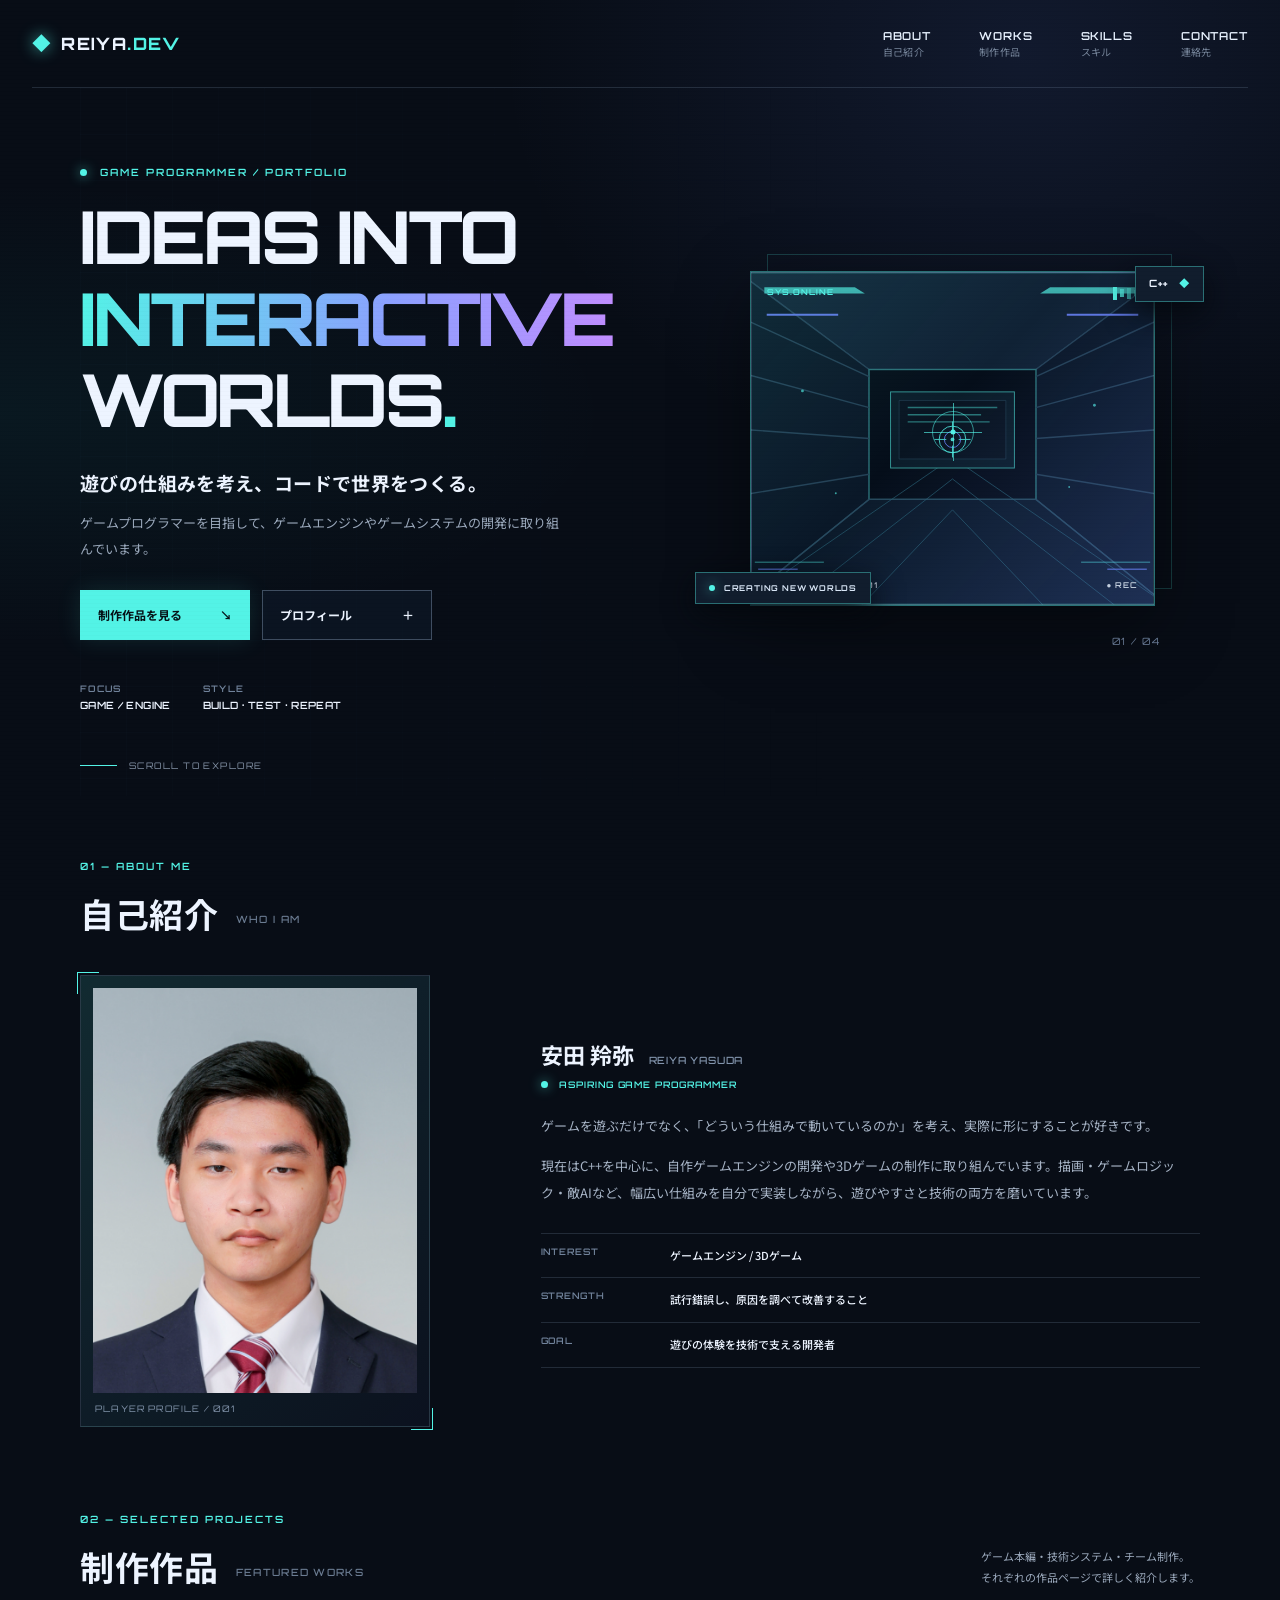
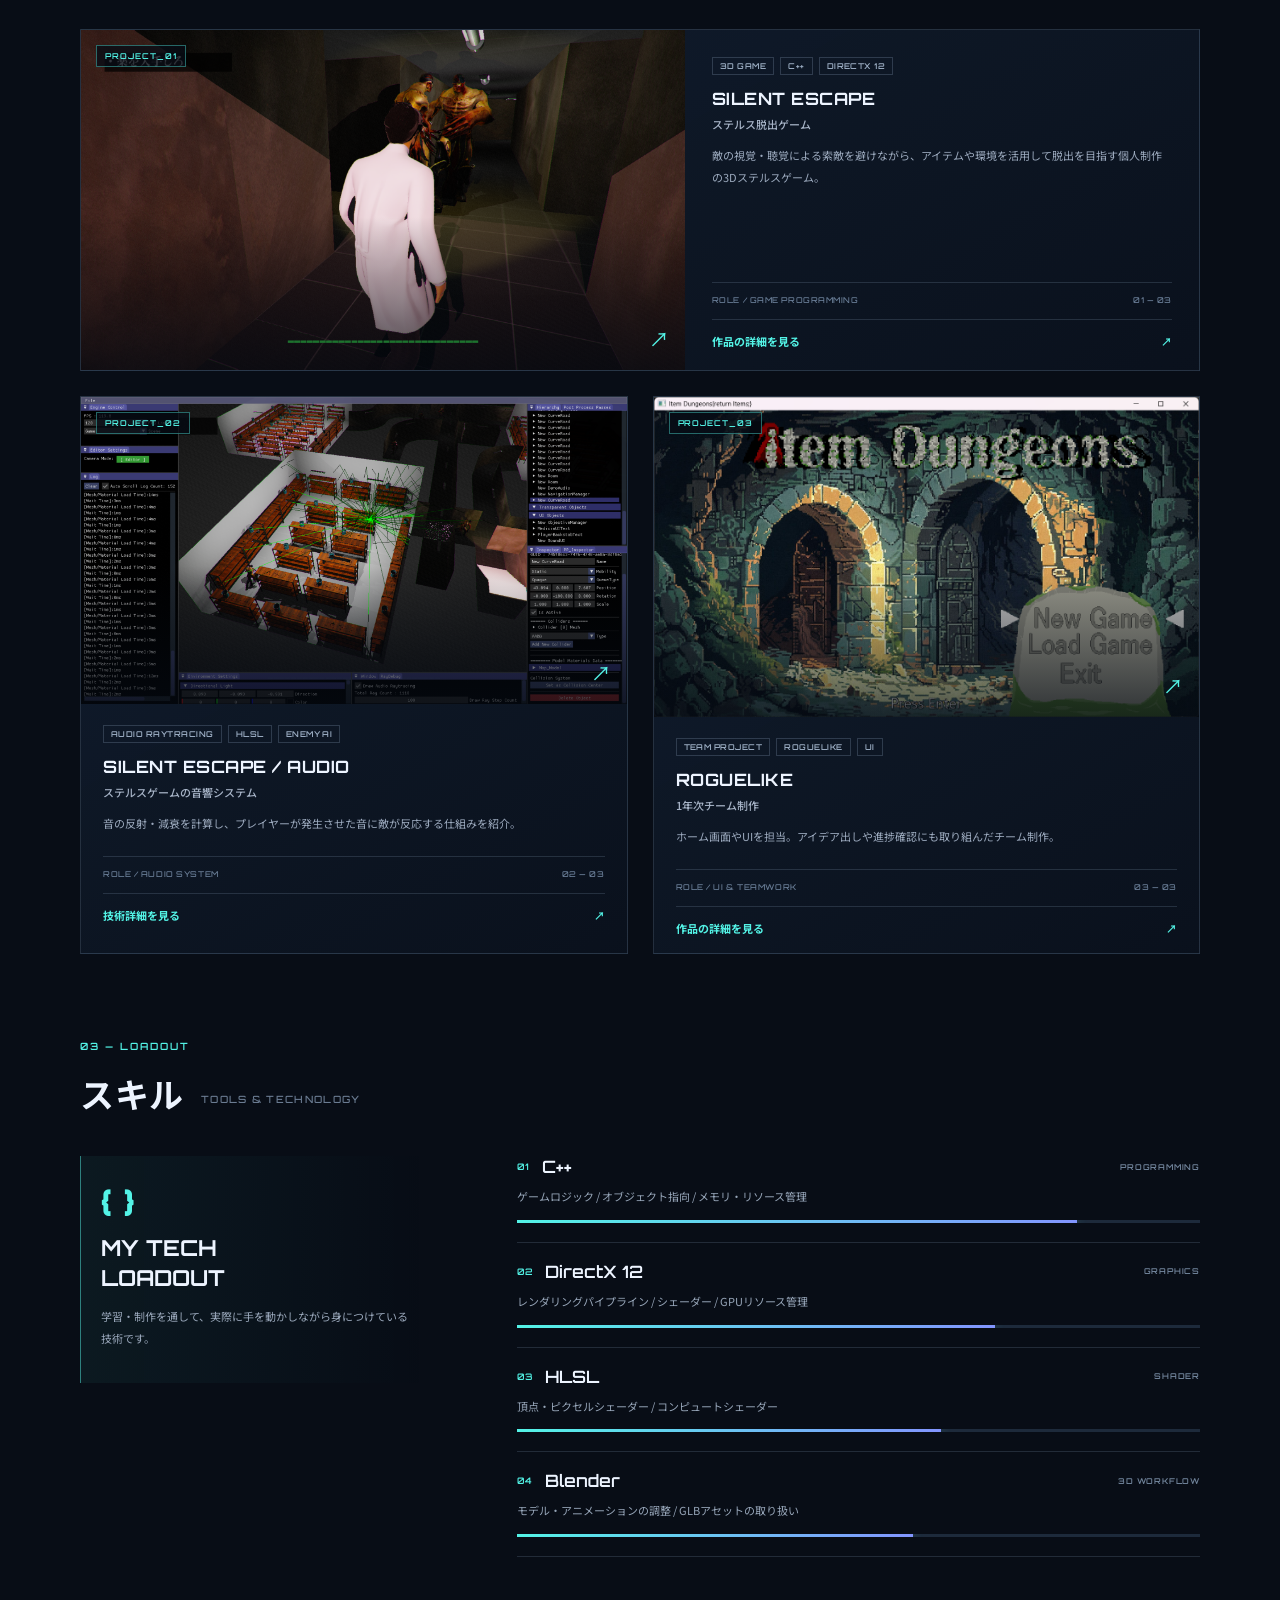
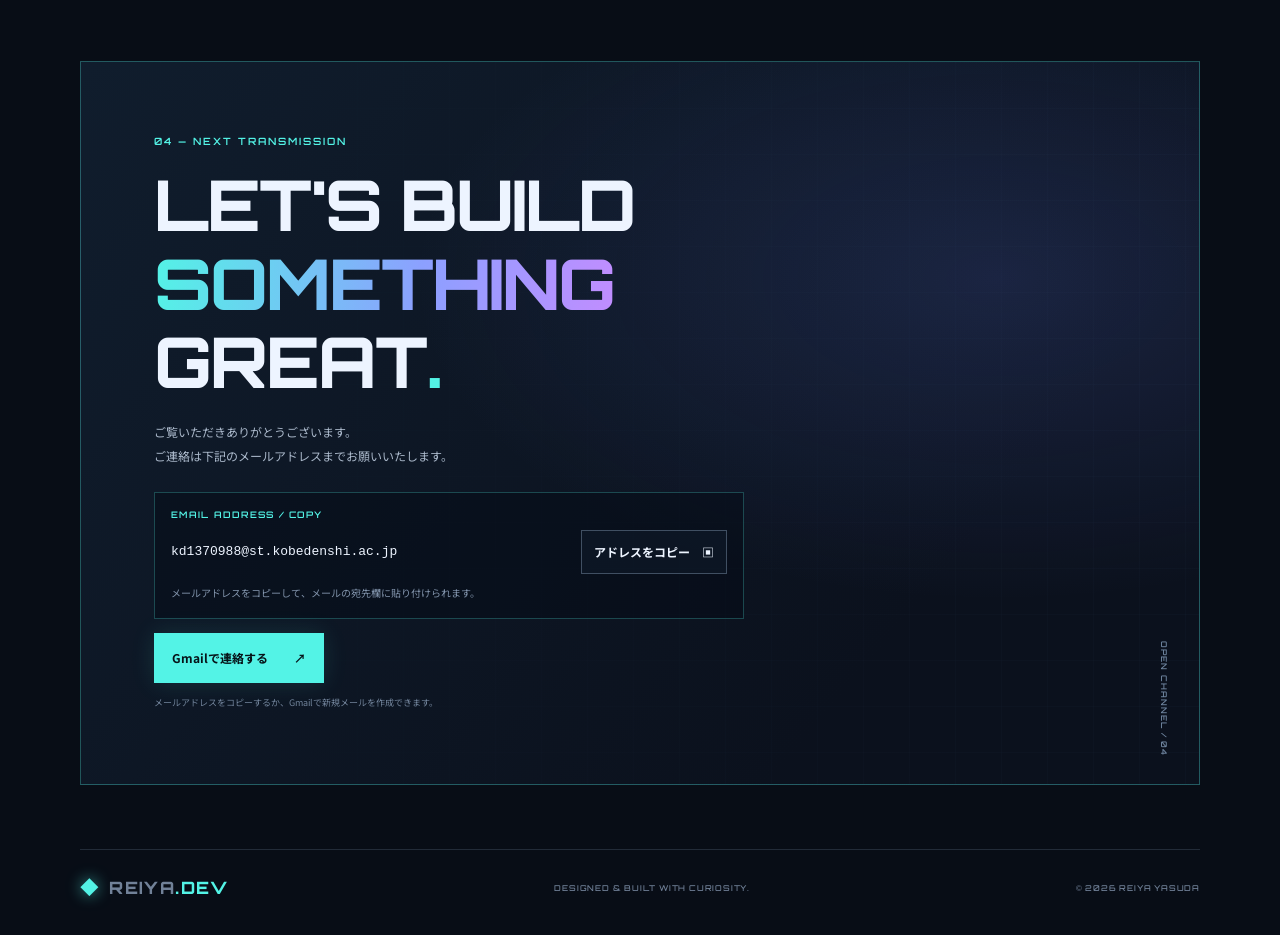
==== commit d09002fe: "各専用ページ追加" ====
--- a/index.html
+++ b/index.html
@@ -68,7 +68,7 @@
       </div>
       <div class="about-layout">
         <div class="about-image-wrap">
-          <img src="images/G3-1-43安田様260722.jpg" alt="プロフィール用のサンプル画像">
+          <img src="images/G3-1-43安田様260722.jpg" alt="プロフィール写真">
           <div class="image-corner corner-tl"></div><div class="image-corner corner-br"></div>
           <span class="image-caption">PLAYER PROFILE / 001</span>
         </div>
@@ -89,23 +89,22 @@
     <section class="section section-shell works-section" id="works" aria-labelledby="works-title">
       <div class="section-heading heading-row">
         <div><p class="section-kicker">02 — SELECTED PROJECTS</p><h2 id="works-title">制作作品<span class="heading-en">FEATURED WORKS</span></h2></div>
-        <p class="heading-note">試作から実装・改善まで。<br>制作した作品や技術的な取り組みを紹介します。</p>
+        <p class="heading-note">ゲーム本編・技術システム・チーム制作。<br>それぞれの作品ページで詳しく紹介します。</p>
       </div>
       <div class="works-grid">
         <article class="work-card work-card-featured">
-          <a class="work-image" href="#contact" aria-label="ステルスアクションゲームについて問い合わせる"><img src="images/SilentEscape.png" alt="ステルスアクションゲームのサンプル画像"><span class="work-number">PROJECT_01</span><span class="work-open" aria-hidden="true">↗</span></a>
-          <div class="work-info"><div class="work-tags"><span>3D GAME</span><span>C++</span><span>DIRECTX 12</span></div><h3>STEALTH ESCAPE <span>ステルス脱出ゲーム</span></h3><p>敵の視覚・聴覚を避けながら、アイテムを集めて脱出を目指す3Dステルスゲーム。</p><div class="work-footer"><span>ROLE / PROGRAMMING</span><span>01 — 03</span></div></div>
+          <a class="work-image" href="works/silent-escape.html" aria-label="Silent Escapeの詳細を見る"><img src="images/SilentEscape.png" alt="Silent Escapeのゲーム画面"><span class="work-number">PROJECT_01</span><span class="work-open" aria-hidden="true">↗</span></a>
+          <div class="work-info"><div class="work-tags"><span>3D GAME</span><span>C++</span><span>DIRECTX 12</span></div><h3>SILENT ESCAPE <span>ステルス脱出ゲーム</span></h3><p>敵の視覚・聴覚による索敵を避けながら、アイテムや環境を活用して脱出を目指す個人制作の3Dステルスゲーム。</p><div class="work-footer"><span>ROLE / GAME PROGRAMMING</span><span>01 — 03</span></div><a class="work-details-link" href="works/silent-escape.html">作品の詳細を見る <span aria-hidden="true">↗</span></a></div>
         </article>
         <article class="work-card">
-          <a class="work-image" href="#contact" aria-label="オーディオシステムについて問い合わせる"><img src="images/SoundRay.png" alt="オーディオシステムのサンプル画像"><span class="work-number">PROJECT_02</span><span class="work-open" aria-hidden="true">↗</span></a>
-          <div class="work-info"><div class="work-tags"><span>AUDIO</span><span>HLSL</span><span>AI</span></div><h3>AUDIO AWARENESS <span>音響・敵AIシステム</span></h3><p>音の伝わり方を利用し、プレイヤーの行動音に敵が反応する仕組みを実装。</p><div class="work-footer"><span>ROLE / SYSTEM DESIGN</span><span>02 — 03</span></div></div>
+          <a class="work-image" href="works/silent-escape-audio.html" aria-label="Silent Escapeの音響システムの詳細を見る"><img src="images/SoundRay.png" alt="音響レイトレーシングの可視化"><span class="work-number">PROJECT_02</span><span class="work-open" aria-hidden="true">↗</span></a>
+          <div class="work-info"><div class="work-tags"><span>AUDIO RAYTRACING</span><span>HLSL</span><span>ENEMY AI</span></div><h3>SILENT ESCAPE / AUDIO <span>ステルスゲームの音響システム</span></h3><p>音の反射・減衰を計算し、プレイヤーが発生させた音に敵が反応する仕組みを紹介。</p><div class="work-footer"><span>ROLE / AUDIO SYSTEM</span><span>02 — 03</span></div><a class="work-details-link" href="works/silent-escape-audio.html">技術詳細を見る <span aria-hidden="true">↗</span></a></div>
         </article>
         <article class="work-card">
-          <a class="work-image" href="#contact" aria-label="自作ゲームエンジンについて問い合わせる"><img src="images/ShutterMirage.png" alt="２年次の３Dパズルゲーム"><span class="work-number">シャッターミラージュ</span><span class="work-open" aria-hidden="true">↗</span></a>
-          <div class="work-info"><div class="work-tags"><span>ENGINE</span><span>C++</span><span>DX11</span></div><h3>GAME ENGINE <span>３Dのアクションパズルゲーム</span></h3><p>CSM（カスケードシャドウマップ）などのシェーダーを工夫</p><div class="work-footer"><span>ROLE / ENGINEERING</span><span>03 — 03</span></div></div>
+          <a class="work-image" href="works/team-roguelike.html" aria-label="1年次のチーム制作の詳細を見る"><img src="images/Teem_Title.png" alt="チーム制作ローグライクゲームを表すイラスト"><span class="work-number">PROJECT_03</span><span class="work-open" aria-hidden="true">↗</span></a>
+          <div class="work-info"><div class="work-tags"><span>TEAM PROJECT</span><span>ROGUELIKE</span><span>UI</span></div><h3>ROGUELIKE <span>1年次チーム制作</span></h3><p>ホーム画面やUIを担当。アイデア出しや進捗確認にも取り組んだチーム制作。</p><div class="work-footer"><span>ROLE / UI & TEAMWORK</span><span>03 — 03</span></div><a class="work-details-link" href="works/team-roguelike.html">作品の詳細を見る <span aria-hidden="true">↗</span></a></div>
         </article>
       </div>
-      <p class="section-footnote"><span>※</span> </p>
     </section>
 
     <section class="section section-shell skills-section" id="skills" aria-labelledby="skills-title">
@@ -116,11 +115,10 @@
       <div class="skills-layout">
         <div class="skills-intro"><span class="big-bracket">{ }</span><h3>MY TECH<br>LOADOUT</h3><p>学習・制作を通して、実際に手を動かしながら身につけている技術です。</p></div>
         <div class="skill-list">
-          <div class="skill-item"><div class="skill-top"><div><span class="skill-code">01</span><h3>C++</h3></div><span class="skill-type">PROGRAMMING</span></div><p>ゲームロジック / オブジェクト指向 / メモリ・リソース管理</p><div class="skill-meter"><span style="--level: 100%"></span></div></div>
-          <div class="skill-item"><div class="skill-top"><div><span class="skill-code">02</span><h3>DirectX 12</h3></div><span class="skill-type">GRAPHICS</span></div><p>レンダリングパイプライン / シェーダー / GPUリソース管理</p><div class="skill-meter"><span style="--level: 100%"></span></div></div>
-          <div class="skill-item"><div class="skill-top"><div><span class="skill-code">03</span><h3>HLSL</h3></div><span class="skill-type">SHADER</span></div><p>頂点・ピクセルシェーダー / コンピュートシェーダー</p><div class="skill-meter"><span style="--level: 100%"></span></div></div>
-          <div class="skill-item"><div class="skill-top"><div><span class="skill-code">04</span><h3>Blender</h3></div><span class="skill-type">3D WORKFLOW</span></div><p>モデル・アニメーションの調整 / GLBアセットの取り扱い</p><div class="skill-meter"><span style="--level: 100%"></span></div></div>
-          <p class="skill-disclaimer">※ バーは自己評価の仮表示です。実際の習熟度に合わせて調整してください。</p>
+          <div class="skill-item"><div class="skill-top"><div><span class="skill-code">01</span><h3>C++</h3></div><span class="skill-type">PROGRAMMING</span></div><p>ゲームロジック / オブジェクト指向 / メモリ・リソース管理</p><div class="skill-meter"><span style="--level: 82%"></span></div></div>
+          <div class="skill-item"><div class="skill-top"><div><span class="skill-code">02</span><h3>DirectX 12</h3></div><span class="skill-type">GRAPHICS</span></div><p>レンダリングパイプライン / シェーダー / GPUリソース管理</p><div class="skill-meter"><span style="--level: 70%"></span></div></div>
+          <div class="skill-item"><div class="skill-top"><div><span class="skill-code">03</span><h3>HLSL</h3></div><span class="skill-type">SHADER</span></div><p>頂点・ピクセルシェーダー / コンピュートシェーダー</p><div class="skill-meter"><span style="--level: 62%"></span></div></div>
+          <div class="skill-item"><div class="skill-top"><div><span class="skill-code">04</span><h3>Blender</h3></div><span class="skill-type">3D WORKFLOW</span></div><p>モデル・アニメーションの調整 / GLBアセットの取り扱い</p><div class="skill-meter"><span style="--level: 58%"></span></div></div>
         </div>
       </div>
     </section>
@@ -131,8 +129,18 @@
         <p class="section-kicker">04 — NEXT TRANSMISSION</p>
         <h2 id="contact-title">LET'S BUILD<br><span class="gradient-text">SOMETHING</span><br>GREAT<span class="title-period">.</span></h2>
         <p>ご覧いただきありがとうございます。<br>ご連絡は下記のメールアドレスまでお願いいたします。</p>
-        <p> kd1370988@st.kobedenshi.ac.jp </p>
-        <a class="button button-primary contact-button" href="mailto:kd1370988@st.kobedenshi.ac.jp">メールで連絡する <span aria-hidden="true">↗</span></a>
+        <div class="contact-email-card">
+          <p class="contact-email-label">EMAIL ADDRESS / COPY</p>
+          <div class="contact-email-row">
+            <code class="contact-email-address" id="contact-email">kd1370988@st.kobedenshi.ac.jp</code>
+            <button class="button button-ghost contact-copy-button" id="copy-email-button" type="button">アドレスをコピー <span aria-hidden="true">▣</span></button>
+          </div>
+          <p class="contact-copy-status" id="contact-copy-status" role="status" aria-live="polite">メールアドレスをコピーして、メールの宛先欄に貼り付けられます。</p>
+        </div>
+        <div class="contact-actions">
+          <a class="button button-primary contact-button" id="gmail-contact-link" href="https://mail.google.com/mail/?view=cm&amp;fs=1" target="_blank" rel="noopener noreferrer">Gmailで連絡する <span aria-hidden="true">↗</span></a>
+        </div>
+        <p class="contact-placeholder">メールアドレスをコピーするか、Gmailで新規メールを作成できます。</p>
         <div class="contact-side-label">OPEN CHANNEL / 04</div>
       </div>
     </section>
--- a/style.css
+++ b/style.css
@@ -68,7 +68,7 @@
 .visual-index { position: absolute; bottom: -11px; right: 8%; color: #677993; font: 10px var(--font-display); letter-spacing: .15em; }
 .scroll-cue { position: absolute; left: 0; bottom: 25px; display: inline-flex; align-items: center; gap: 12px; color: #8796aa; font: 9px var(--font-display); letter-spacing: .16em; }
 .scroll-line { height: 1px; width: 37px; background: var(--cyan); }
-.section { padding-top: 108px; padding-bottom: 32px; }
+.section { padding-top: 64px; padding-bottom: 22px; }
 .section-heading { margin-bottom: 38px; }
 .section-heading h2 { margin: 0; font-size: clamp(26px, 3vw, 34px); line-height: 1.4; letter-spacing: .02em; }
 .heading-en { display: inline-block; margin-left: 17px; color: #6b7c92; font: 500 10px var(--font-display); letter-spacing: .13em; vertical-align: middle; }
@@ -81,11 +81,11 @@
 .about-role { margin-bottom: 22px; color: var(--cyan); font: 600 9px var(--font-display); letter-spacing: .1em; }
 .about-content > p:not(.about-name):not(.about-role) { color: #a6b3c5; font-size: 13px; line-height: 2.1; }
 .about-facts { margin-top: 26px; border-top: 1px solid var(--line); }.about-facts div { display: grid; grid-template-columns: 115px 1fr; gap: 14px; padding: 12px 0; border-bottom: 1px solid var(--line); }.about-facts span { color: #71839b; font: 600 9px var(--font-display); letter-spacing: .1em; }.about-facts strong { font-size: 11px; font-weight: 500; }
-.works-section { padding-top: 116px; }.heading-row { display: flex; justify-content: space-between; align-items: end; gap: 24px; }.heading-note { margin-bottom: 3px; font-size: 11px; color: var(--muted); line-height: 1.9; }
+.works-section { padding-top: 64px; }.heading-row { display: flex; justify-content: space-between; align-items: end; gap: 24px; }.heading-note { margin-bottom: 3px; font-size: 11px; color: var(--muted); line-height: 1.9; }
 .works-grid { display: grid; grid-template-columns: repeat(2, minmax(0, 1fr)); gap: 25px; }.work-card { background: linear-gradient(150deg, rgba(18, 31, 48, .94), rgba(10, 17, 29, .98)); border: 1px solid var(--line); transition: transform .25s ease, border-color .25s ease; min-width: 0; }.work-card:hover { transform: translateY(-5px); border-color: rgba(83, 243, 230, .5); }.work-card-featured { grid-column: span 2; display: grid; grid-template-columns: 1.08fr .92fr; }
 .work-image { position: relative; display: block; min-height: 215px; overflow: hidden; background: #101c2c; }.work-card-featured .work-image { min-height: 300px; }.work-image img { display: block; width: 100%; height: 100%; min-height: inherit; object-fit: cover; transition: transform .5s ease, filter .3s ease; }.work-card:hover .work-image img { transform: scale(1.035); filter: saturate(1.15); }.work-image::after { content: ''; position: absolute; inset: 0; background: linear-gradient(0deg, rgba(5, 10, 18, .7), transparent 45%); pointer-events: none; }.work-number { position: absolute; z-index: 1; top: 15px; left: 15px; background: rgba(7, 13, 22, .76); border: 1px solid rgba(83, 243, 230, .4); padding: 5px 8px; color: var(--cyan); font: 600 8px var(--font-display); letter-spacing: .12em; }.work-open { position: absolute; z-index: 1; right: 16px; bottom: 13px; color: var(--cyan); font-size: 20px; }.work-info { padding: 21px 22px 15px; display: flex; flex-direction: column; min-width: 0; }.work-card-featured .work-info { padding: 27px 27px 18px; justify-content: center; }.work-tags { display: flex; flex-wrap: wrap; gap: 6px; margin-bottom: 13px; }.work-tags span { border: 1px solid rgba(144, 167, 194, .25); padding: 3px 7px; color: #9caec4; font: 600 8px var(--font-display); letter-spacing: .06em; }.work-info h3 { margin-bottom: 12px; font: 700 17px var(--font-display); letter-spacing: .03em; }.work-info h3 span { display: block; margin-top: 7px; color: #a7b4c7; font: 500 11px var(--font-body); letter-spacing: 0; }.work-info p { margin-bottom: 22px; color: #9caabe; font-size: 11px; line-height: 2; }.work-footer { display: flex; justify-content: space-between; gap: 10px; margin-top: auto; padding-top: 12px; border-top: 1px solid var(--line); color: #687c95; font: 500 8px var(--font-display); letter-spacing: .07em; }.section-footnote { margin-top: 20px; color: #71829a; font-size: 10px; }.section-footnote span { color: var(--cyan); }
-.skills-section { padding-top: 120px; }.skills-layout { display: grid; grid-template-columns: .68fr 1.32fr; gap: clamp(35px, 7vw, 85px); }.skills-intro { align-self: start; min-height: 220px; position: relative; padding: 23px 20px; border-left: 1px solid rgba(83, 243, 230, .5); background: linear-gradient(90deg, rgba(83, 243, 230, .055), transparent); }.big-bracket { display: block; color: var(--cyan); font: 700 37px var(--font-display); }.skills-intro h3 { margin: 8px 0 13px; font: 700 22px/1.35 var(--font-display); }.skills-intro p { color: var(--muted); font-size: 11px; line-height: 2; }.skill-item { padding: 0 0 19px; margin-bottom: 18px; border-bottom: 1px solid var(--line); }.skill-top { display: flex; align-items: center; justify-content: space-between; gap: 10px; }.skill-top > div { display: flex; align-items: center; gap: 13px; }.skill-code { color: var(--cyan); font: 600 9px var(--font-display); }.skill-top h3 { margin: 0; font: 600 17px var(--font-display); }.skill-type { color: #71849b; font: 600 8px var(--font-display); letter-spacing: .1em; }.skill-item p { margin: 10px 0 13px; color: #97a6b9; font-size: 11px; }.skill-meter { height: 3px; background: #1d2a3b; overflow: hidden; }.skill-meter span { width: var(--level); height: 100%; display: block; background: linear-gradient(90deg, var(--cyan), #8295ff); box-shadow: 0 0 12px rgba(83, 243, 230, .45); transform-origin: left; animation: meter-in 1s ease both; }.skill-disclaimer { color: #71829a; font-size: 10px; }
-.contact-section { padding-top: 118px; padding-bottom: 90px; }.contact-panel { position: relative; overflow: hidden; padding: clamp(34px, 6vw, 73px); border: 1px solid rgba(83, 243, 230, .3); background: radial-gradient(ellipse at 82% 30%, rgba(85, 107, 203, .2), transparent 45%), linear-gradient(130deg, #101d2d, #0b111d 75%); }.contact-grid { opacity: .4; mask-image: linear-gradient(90deg, transparent, black); }.contact-panel > *:not(.contact-grid) { position: relative; z-index: 1; }.contact-panel h2 { margin-bottom: 20px; font: 800 clamp(37px, 6vw, 70px)/1.12 var(--font-display); letter-spacing: -.03em; }.contact-panel > p:not(.section-kicker):not(.contact-placeholder) { color: #aab8ca; font-size: 12px; line-height: 2; }.contact-button { margin-top: 12px; }.contact-placeholder { margin: 12px 0 0; color: #71839a; font-size: 9px; }.contact-side-label { position: absolute !important; right: 30px; bottom: 28px; color: #6e849e; font: 600 8px var(--font-display); letter-spacing: .14em; writing-mode: vertical-rl; }
+.skills-section { padding-top: 64px; }.skills-layout { display: grid; grid-template-columns: .68fr 1.32fr; gap: clamp(35px, 7vw, 85px); }.skills-intro { align-self: start; min-height: 220px; position: relative; padding: 23px 20px; border-left: 1px solid rgba(83, 243, 230, .5); background: linear-gradient(90deg, rgba(83, 243, 230, .055), transparent); }.big-bracket { display: block; color: var(--cyan); font: 700 37px var(--font-display); }.skills-intro h3 { margin: 8px 0 13px; font: 700 22px/1.35 var(--font-display); }.skills-intro p { color: var(--muted); font-size: 11px; line-height: 2; }.skill-item { padding: 0 0 19px; margin-bottom: 18px; border-bottom: 1px solid var(--line); }.skill-top { display: flex; align-items: center; justify-content: space-between; gap: 10px; }.skill-top > div { display: flex; align-items: center; gap: 13px; }.skill-code { color: var(--cyan); font: 600 9px var(--font-display); }.skill-top h3 { margin: 0; font: 600 17px var(--font-display); }.skill-type { color: #71849b; font: 600 8px var(--font-display); letter-spacing: .1em; }.skill-item p { margin: 10px 0 13px; color: #97a6b9; font-size: 11px; }.skill-meter { height: 3px; background: #1d2a3b; overflow: hidden; }.skill-meter span { width: var(--level); height: 100%; display: block; background: linear-gradient(90deg, var(--cyan), #8295ff); box-shadow: 0 0 12px rgba(83, 243, 230, .45); transform-origin: left; animation: meter-in 1s ease both; }.skill-disclaimer { color: #71829a; font-size: 10px; }
+.contact-section { padding-top: 64px; padding-bottom: 64px; }.contact-panel { position: relative; overflow: hidden; padding: clamp(34px, 6vw, 73px); border: 1px solid rgba(83, 243, 230, .3); background: radial-gradient(ellipse at 82% 30%, rgba(85, 107, 203, .2), transparent 45%), linear-gradient(130deg, #101d2d, #0b111d 75%); }.contact-grid { opacity: .4; mask-image: linear-gradient(90deg, transparent, black); }.contact-panel > *:not(.contact-grid) { position: relative; z-index: 1; }.contact-panel h2 { margin-bottom: 20px; font: 800 clamp(37px, 6vw, 70px)/1.12 var(--font-display); letter-spacing: -.03em; }.contact-panel > p:not(.section-kicker):not(.contact-placeholder) { color: #aab8ca; font-size: 12px; line-height: 2; }.contact-email-card { width: min(100%, 590px); margin-top: 24px; padding: 16px; border: 1px solid rgba(83, 243, 230, .25); background: rgba(4, 11, 20, .45); }.contact-email-label { margin: 0 0 10px; color: var(--cyan); font: 600 9px var(--font-display); letter-spacing: .14em; }.contact-email-row { display: flex; flex-wrap: wrap; align-items: center; justify-content: space-between; gap: 12px; }.contact-email-address { min-width: 0; color: #edf4ff; font: 500 13px/1.7 ui-monospace, SFMono-Regular, Consolas, monospace; overflow-wrap: anywhere; }.contact-copy-button { min-width: 0; flex-shrink: 0; padding: 10px 12px; gap: 12px; cursor: pointer; }.contact-copy-button:focus-visible, .contact-button:focus-visible { outline: 2px solid var(--cyan); outline-offset: 3px; }.contact-copy-status { margin: 10px 0 0; color: #8294ac; font-size: 10px; line-height: 1.8; }.contact-copy-status.is-success { color: var(--cyan); }.contact-copy-status.is-error { color: #ffb1a6; }.contact-actions { display: flex; flex-wrap: wrap; gap: 12px; margin-top: 14px; }.contact-button { margin-top: 0; }.contact-placeholder { margin: 12px 0 0; color: #71839a; font-size: 9px; }.contact-side-label { position: absolute !important; right: 30px; bottom: 28px; color: #6e849e; font: 600 8px var(--font-display); letter-spacing: .14em; writing-mode: vertical-rl; }
 .site-footer { display: flex; flex-wrap: wrap; justify-content: space-between; align-items: center; gap: 18px; padding-top: 26px; padding-bottom: 35px; border-top: 1px solid var(--line); color: #718198; font: 500 8px var(--font-display); letter-spacing: .1em; }.site-footer p { margin: 0; }.site-footer > span { white-space: nowrap; }.back-to-top { position: fixed; z-index: 8; right: 22px; bottom: 22px; width: 42px; height: 42px; color: var(--cyan); background: rgba(9, 17, 29, .92); border: 1px solid rgba(83, 243, 230, .42); cursor: pointer; opacity: 0; pointer-events: none; transform: translateY(8px); transition: opacity .2s, transform .2s; }.back-to-top.is-visible { opacity: 1; pointer-events: auto; transform: translateY(0); }
 @keyframes meter-in { from { transform: scaleX(0); } to { transform: scaleX(1); } }
 @media (max-width: 900px) {
@@ -97,9 +97,15 @@
   .menu-toggle { width: 42px; height: 42px; padding: 11px 8px; display: flex; flex-direction: column; justify-content: center; gap: 5px; background: transparent; border: 1px solid var(--line); cursor: pointer; }.menu-toggle span { display: block; width: 100%; height: 1px; background: var(--cyan); transition: transform .2s, opacity .2s; }.menu-toggle[aria-expanded="true"] span:first-child { transform: translateY(6px) rotate(45deg); }.menu-toggle[aria-expanded="true"] span:nth-child(2) { opacity: 0; }.menu-toggle[aria-expanded="true"] span:last-child { transform: translateY(-6px) rotate(-45deg); }
   .site-nav { position: absolute; left: -18px; right: -18px; top: 69px; display: flex; flex-direction: column; align-items: stretch; gap: 0; padding: 8px 18px 16px; background: rgba(8, 13, 22, .98); border-bottom: 1px solid var(--line); opacity: 0; visibility: hidden; transform: translateY(-8px); transition: opacity .2s, transform .2s, visibility .2s; }.site-nav.is-open { opacity: 1; visibility: visible; transform: translateY(0); }.site-nav a { padding: 12px 4px; border-bottom: 1px solid rgba(153, 181, 211, .1); }.site-nav a span { display: inline; margin-left: 9px; }
   .hero { grid-template-columns: 1fr; padding-top: 61px; padding-bottom: 76px; gap: 28px; }.hero-grid { mask-image: linear-gradient(180deg, black, transparent); }.eyebrow { font-size: 9px; }h1 { font-size: clamp(41px, 12vw, 62px); }.hero-description { font-size: 12px; }.hero-visual { min-height: 300px; width: min(100%, 470px); justify-self: center; margin: 5px 0 10px; }.frame-front img { min-height: 270px; }.floating-tag.tag-top { right: 0; }.tag-bottom { left: 0; }.scroll-cue { bottom: 22px; }
-  .section, .works-section, .skills-section { padding-top: 80px; }.section-heading { margin-bottom: 28px; }.heading-en { display: block; margin: 7px 0 0; }.about-layout { grid-template-columns: 1fr; gap: 27px; }.about-image-wrap { width: min(78%, 300px); justify-self: center; }.about-content > p:not(.about-name):not(.about-role) { font-size: 12px; }.about-name { font-size: 20px; }.about-facts div { grid-template-columns: 95px 1fr; }
+  .section, .works-section, .skills-section { padding-top: 44px; padding-bottom: 20px; }.section-heading { margin-bottom: 28px; }.heading-en { display: block; margin: 7px 0 0; }.about-layout { grid-template-columns: 1fr; gap: 27px; }.about-image-wrap { width: min(78%, 300px); justify-self: center; }.about-content > p:not(.about-name):not(.about-role) { font-size: 12px; }.about-name { font-size: 20px; }.about-facts div { grid-template-columns: 95px 1fr; }
   .heading-row { display: block; }.heading-note { margin-top: 14px; }.works-grid { grid-template-columns: 1fr; gap: 18px; }.work-card-featured { grid-column: auto; display: block; }.work-card-featured .work-image { min-height: 230px; }.work-image { min-height: 210px; }.work-card-featured .work-info { padding: 21px 20px 15px; }.work-info h3 { font-size: 15px; }
   .skills-layout { grid-template-columns: 1fr; gap: 30px; }.skills-intro { min-height: auto; }.skills-intro h3 br { display: none; }.skill-top h3 { font-size: 15px; }.skill-type { font-size: 7px; }
-  .contact-section { padding-top: 80px; padding-bottom: 60px; }.contact-panel { padding: 30px 22px 40px; }.contact-panel h2 { font-size: clamp(35px, 10vw, 55px); }.contact-side-label { right: 12px; bottom: 13px; }.site-footer { justify-content: center; text-align: center; flex-direction: column; gap: 9px; padding-bottom: 25px; }.site-footer p { order: 3; }.back-to-top { right: 13px; bottom: 13px; }
+  .contact-section { padding-top: 44px; padding-bottom: 48px; }.contact-panel { padding: 30px 22px 40px; }.contact-panel h2 { font-size: clamp(35px, 10vw, 55px); }.contact-email-card { padding: 13px; }.contact-email-row { align-items: stretch; flex-direction: column; }.contact-copy-button { align-self: flex-start; }.contact-actions .contact-button { width: 100%; }.contact-side-label { right: 12px; bottom: 13px; }.site-footer { justify-content: center; text-align: center; flex-direction: column; gap: 9px; padding-bottom: 25px; }.site-footer p { order: 3; }.back-to-top { right: 13px; bottom: 13px; }
 }
 @media (prefers-reduced-motion: reduce) { *, *::before, *::after { scroll-behavior: auto !important; animation-duration: .01ms !important; animation-iteration-count: 1 !important; transition-duration: .01ms !important; } }
+
+/* Links to each work's dedicated page */
+.work-details-link { display: flex; align-items: center; justify-content: space-between; gap: 12px; margin-top: 14px; padding-top: 12px; border-top: 1px solid var(--line); color: var(--cyan); font-size: 11px; font-weight: 700; }
+.work-details-link span { display: inline-block; transition: transform .2s ease; }
+.work-details-link:hover span { transform: translateX(4px); }
+.work-details-link:focus-visible { outline: 2px solid var(--cyan); outline-offset: 4px; }
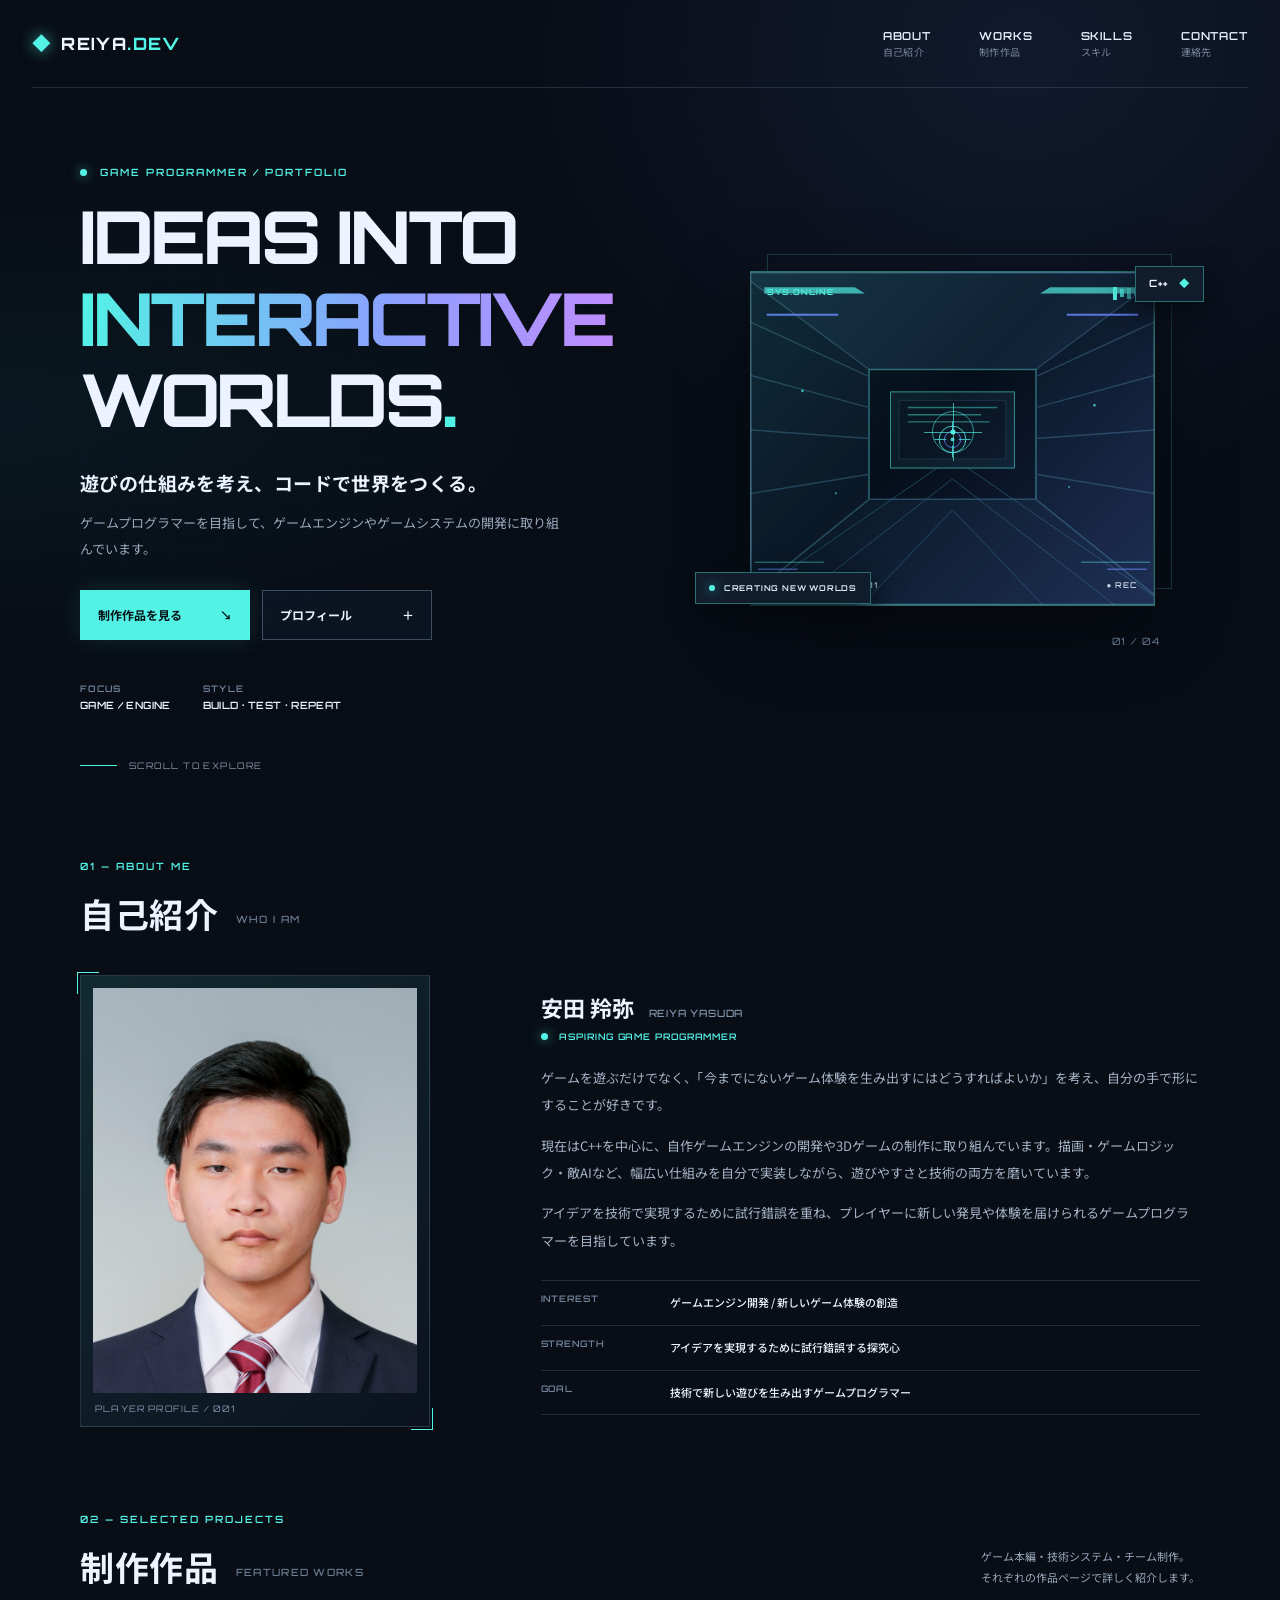
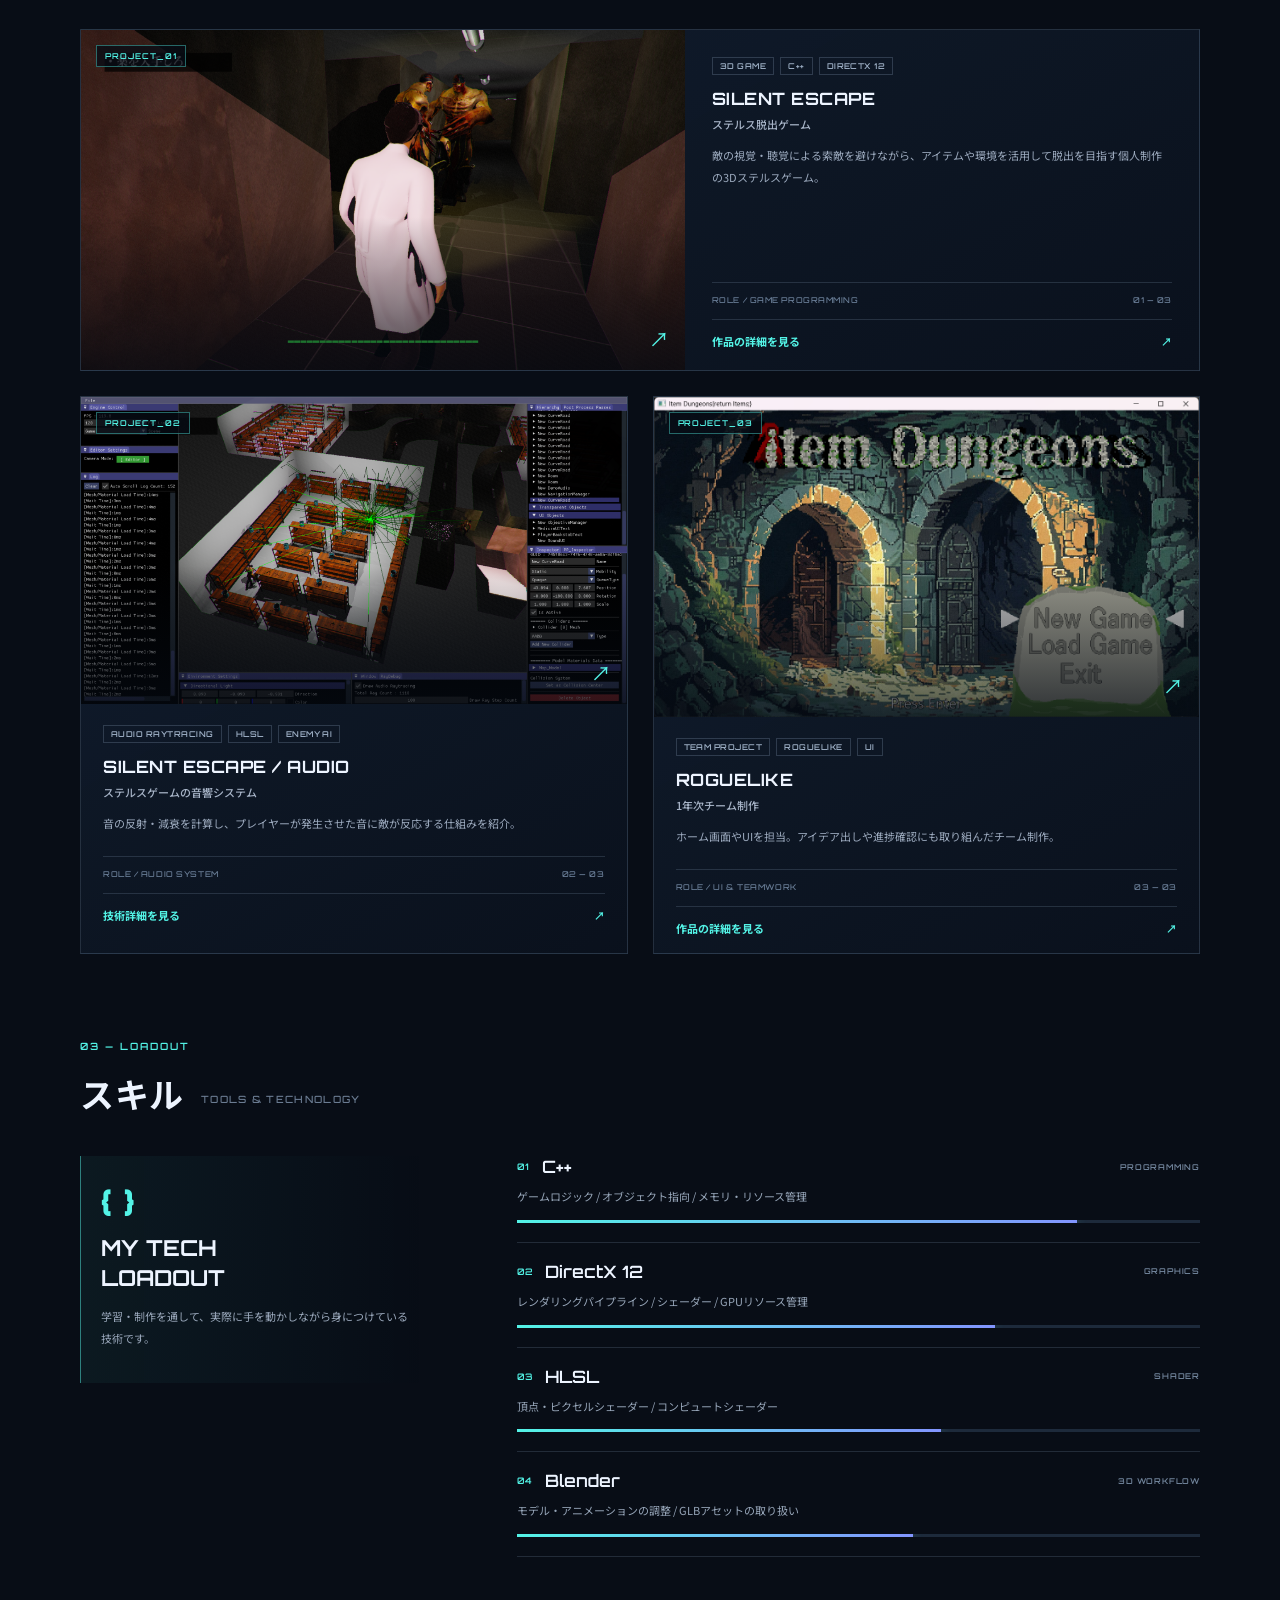
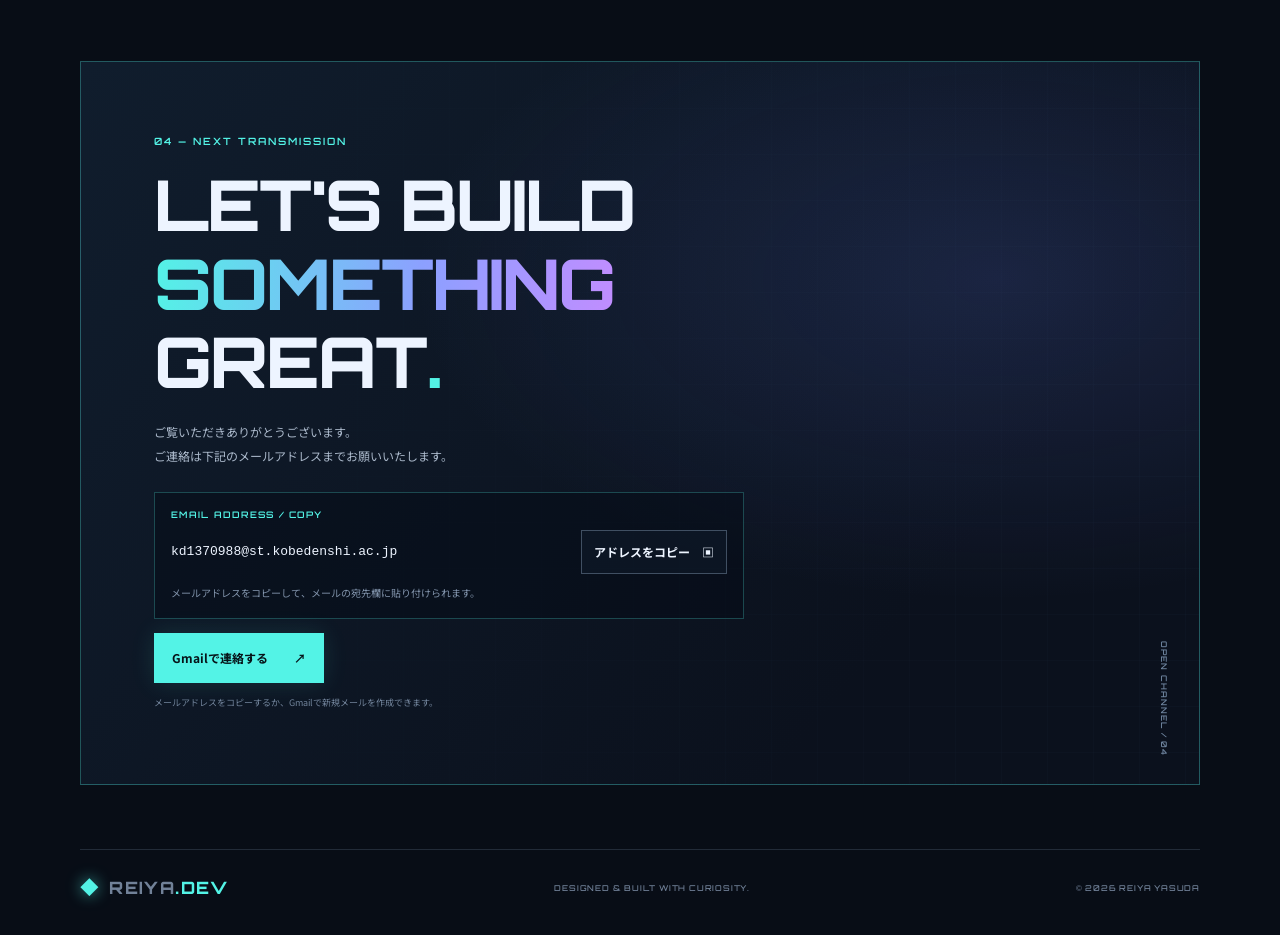
==== commit a0b22cf5: "細かい文章調整" ====
--- a/index.html
+++ b/index.html
@@ -75,12 +75,13 @@
         <div class="about-content">
           <p class="about-name">安田 羚弥 <span>REIYA YASUDA</span></p>
           <p class="about-role"><span class="status-dot"></span> ASPIRING GAME PROGRAMMER</p>
-          <p>ゲームを遊ぶだけでなく、「どういう仕組みで動いているのか」を考え、実際に形にすることが好きです。</p>
+          <p>ゲームを遊ぶだけでなく、「今までにないゲーム体験を生み出すにはどうすればよいか」を考え、自分の手で形にすることが好きです。</p>
           <p>現在はC++を中心に、自作ゲームエンジンの開発や3Dゲームの制作に取り組んでいます。描画・ゲームロジック・敵AIなど、幅広い仕組みを自分で実装しながら、遊びやすさと技術の両方を磨いています。</p>
+          <p>アイデアを技術で実現するために試行錯誤を重ね、プレイヤーに新しい発見や体験を届けられるゲームプログラマーを目指しています。</p>
           <div class="about-facts">
-            <div><span>INTEREST</span><strong>ゲームエンジン / 3Dゲーム</strong></div>
-            <div><span>STRENGTH</span><strong>試行錯誤し、原因を調べて改善すること</strong></div>
-            <div><span>GOAL</span><strong>遊びの体験を技術で支える開発者</strong></div>
+            <div><span>INTEREST</span><strong>ゲームエンジン開発 / 新しいゲーム体験の創造</strong></div>
+            <div><span>STRENGTH</span><strong>アイデアを実現するために試行錯誤する探究心</strong></div>
+            <div><span>GOAL</span><strong>技術で新しい遊びを生み出すゲームプログラマー</strong></div>
           </div>
         </div>
       </div>
